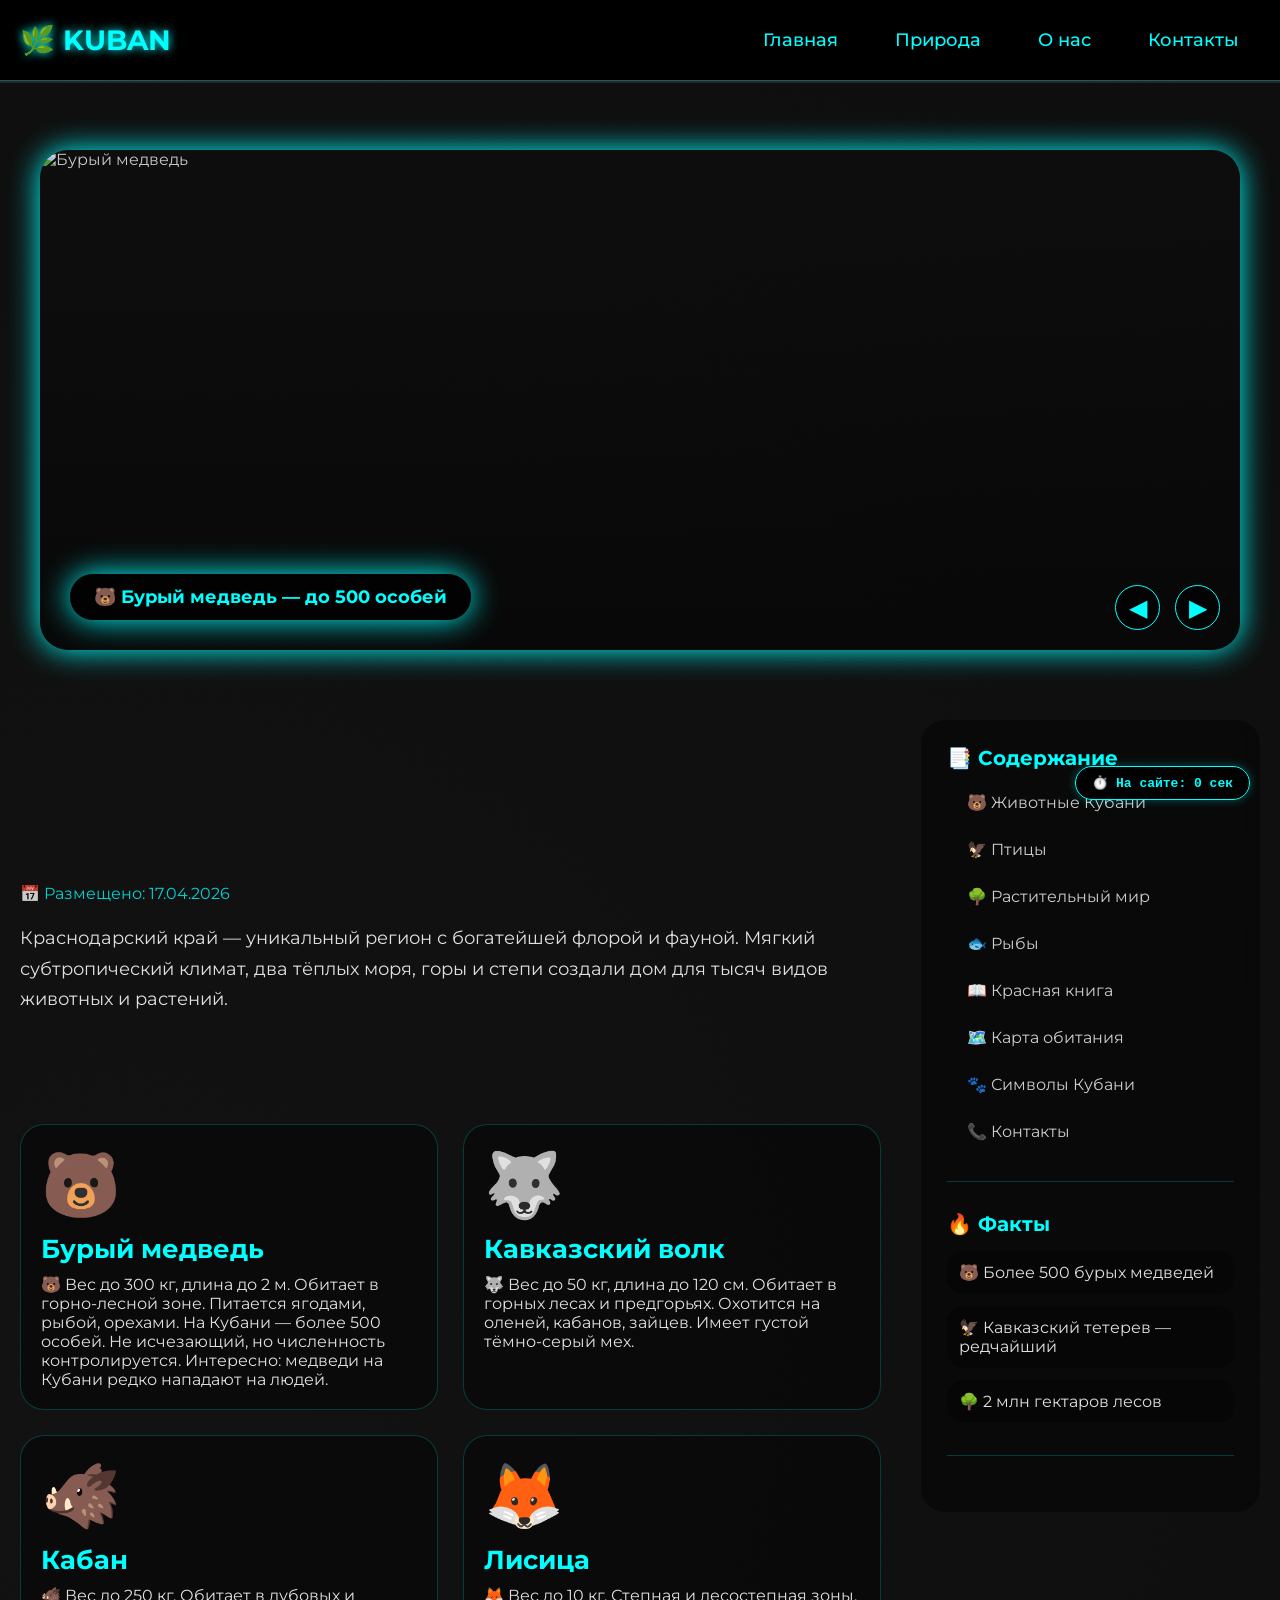
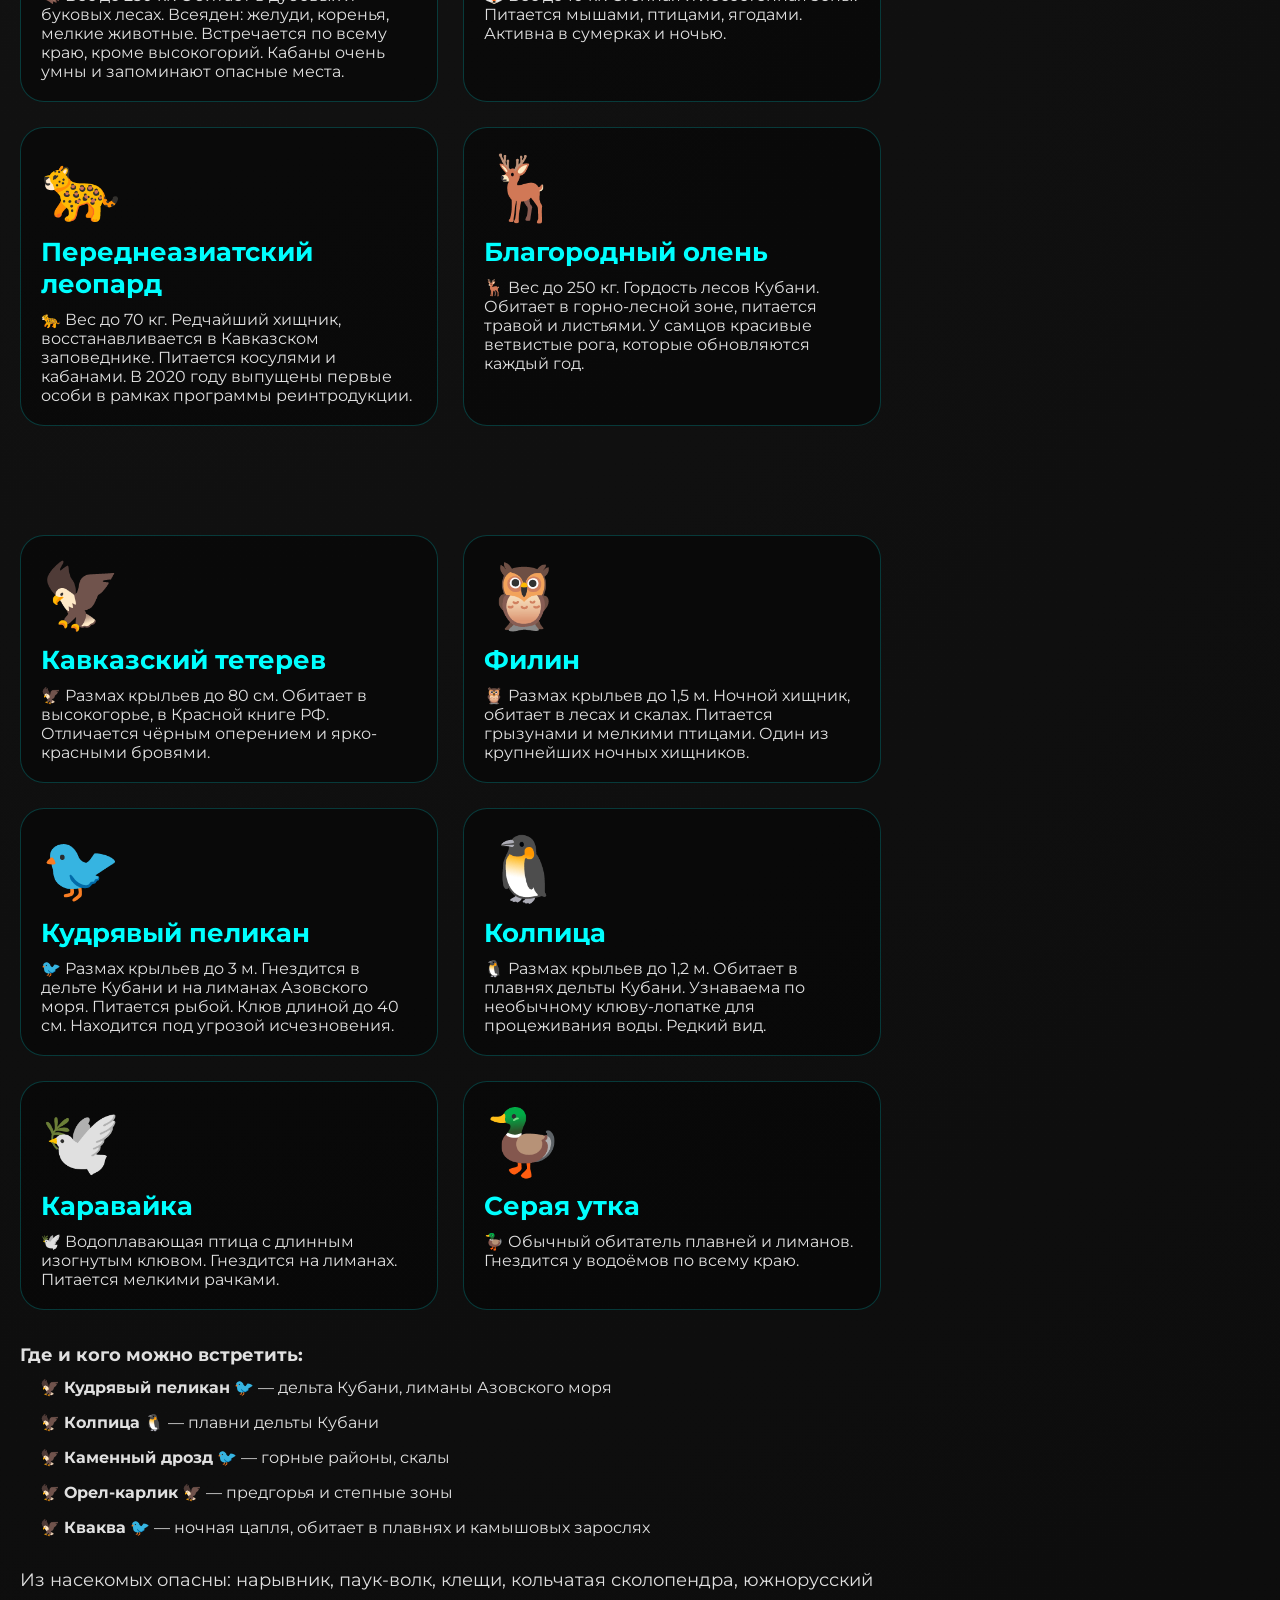
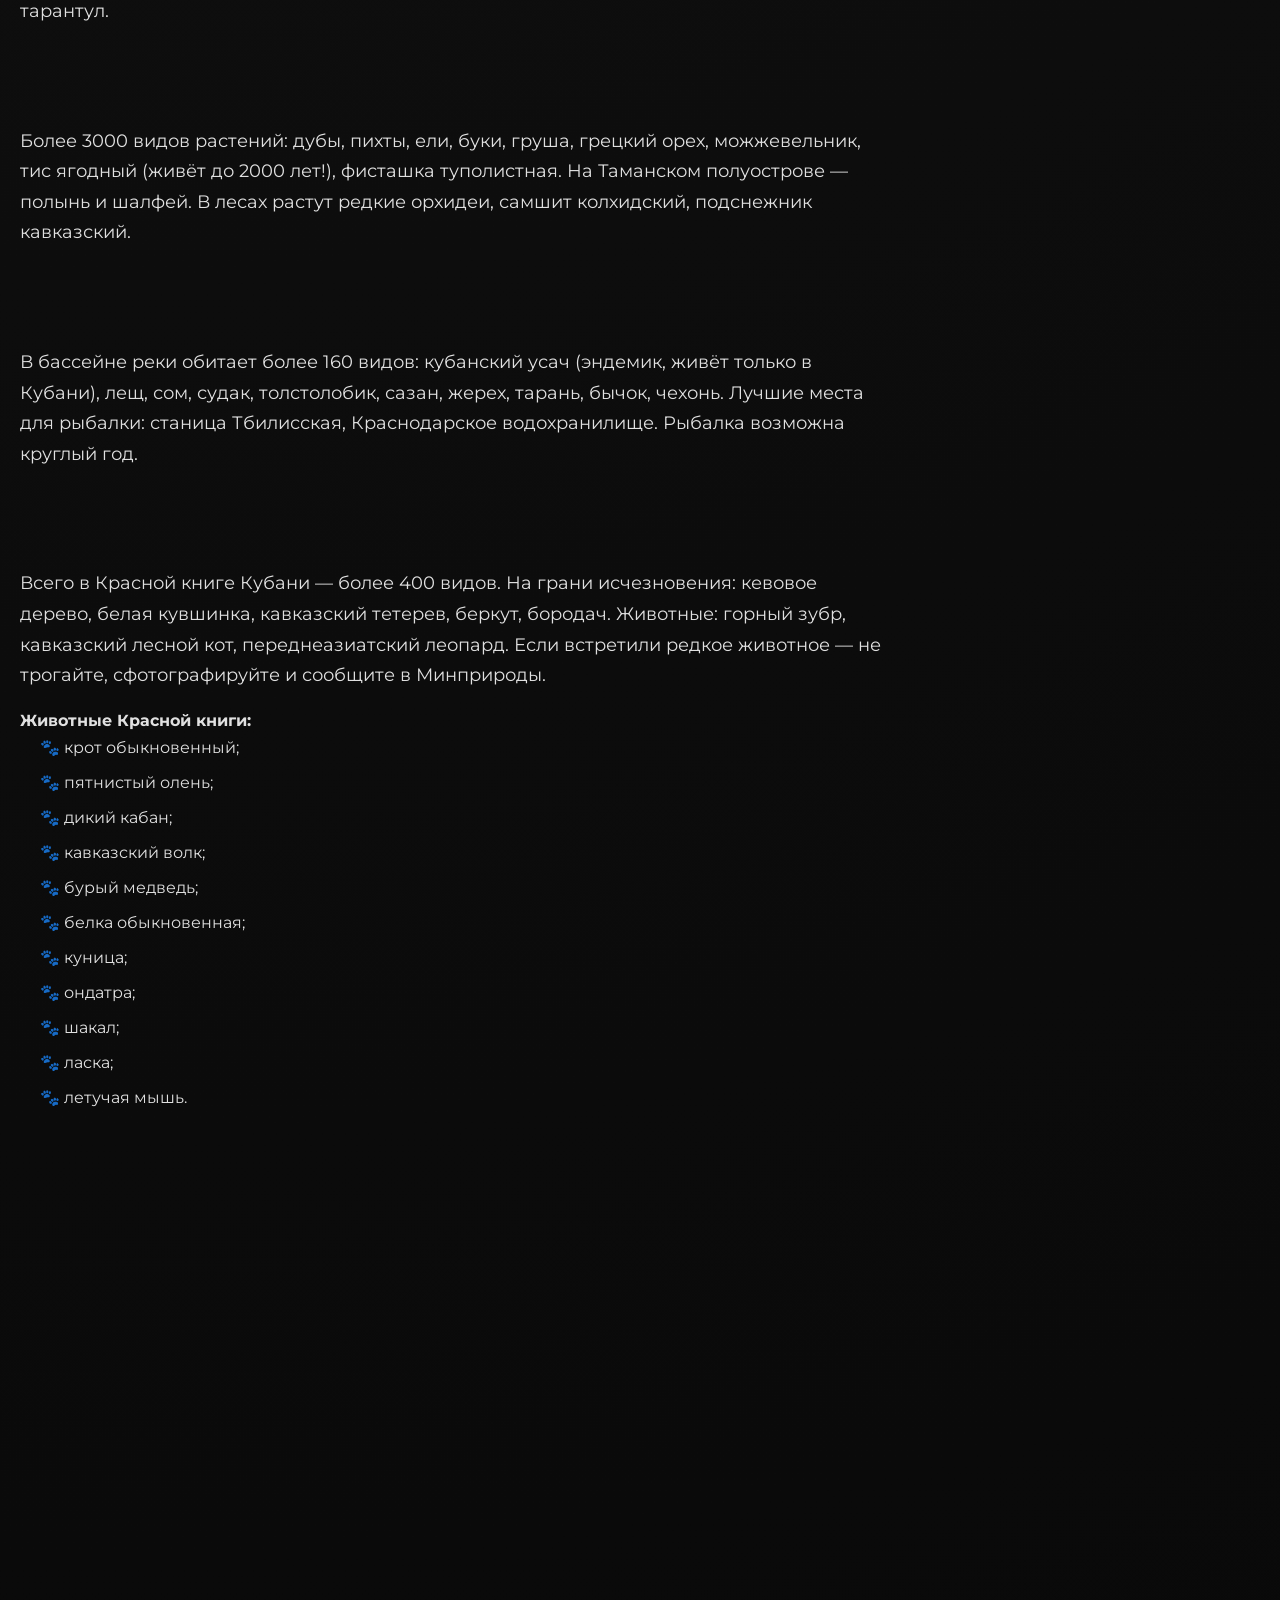
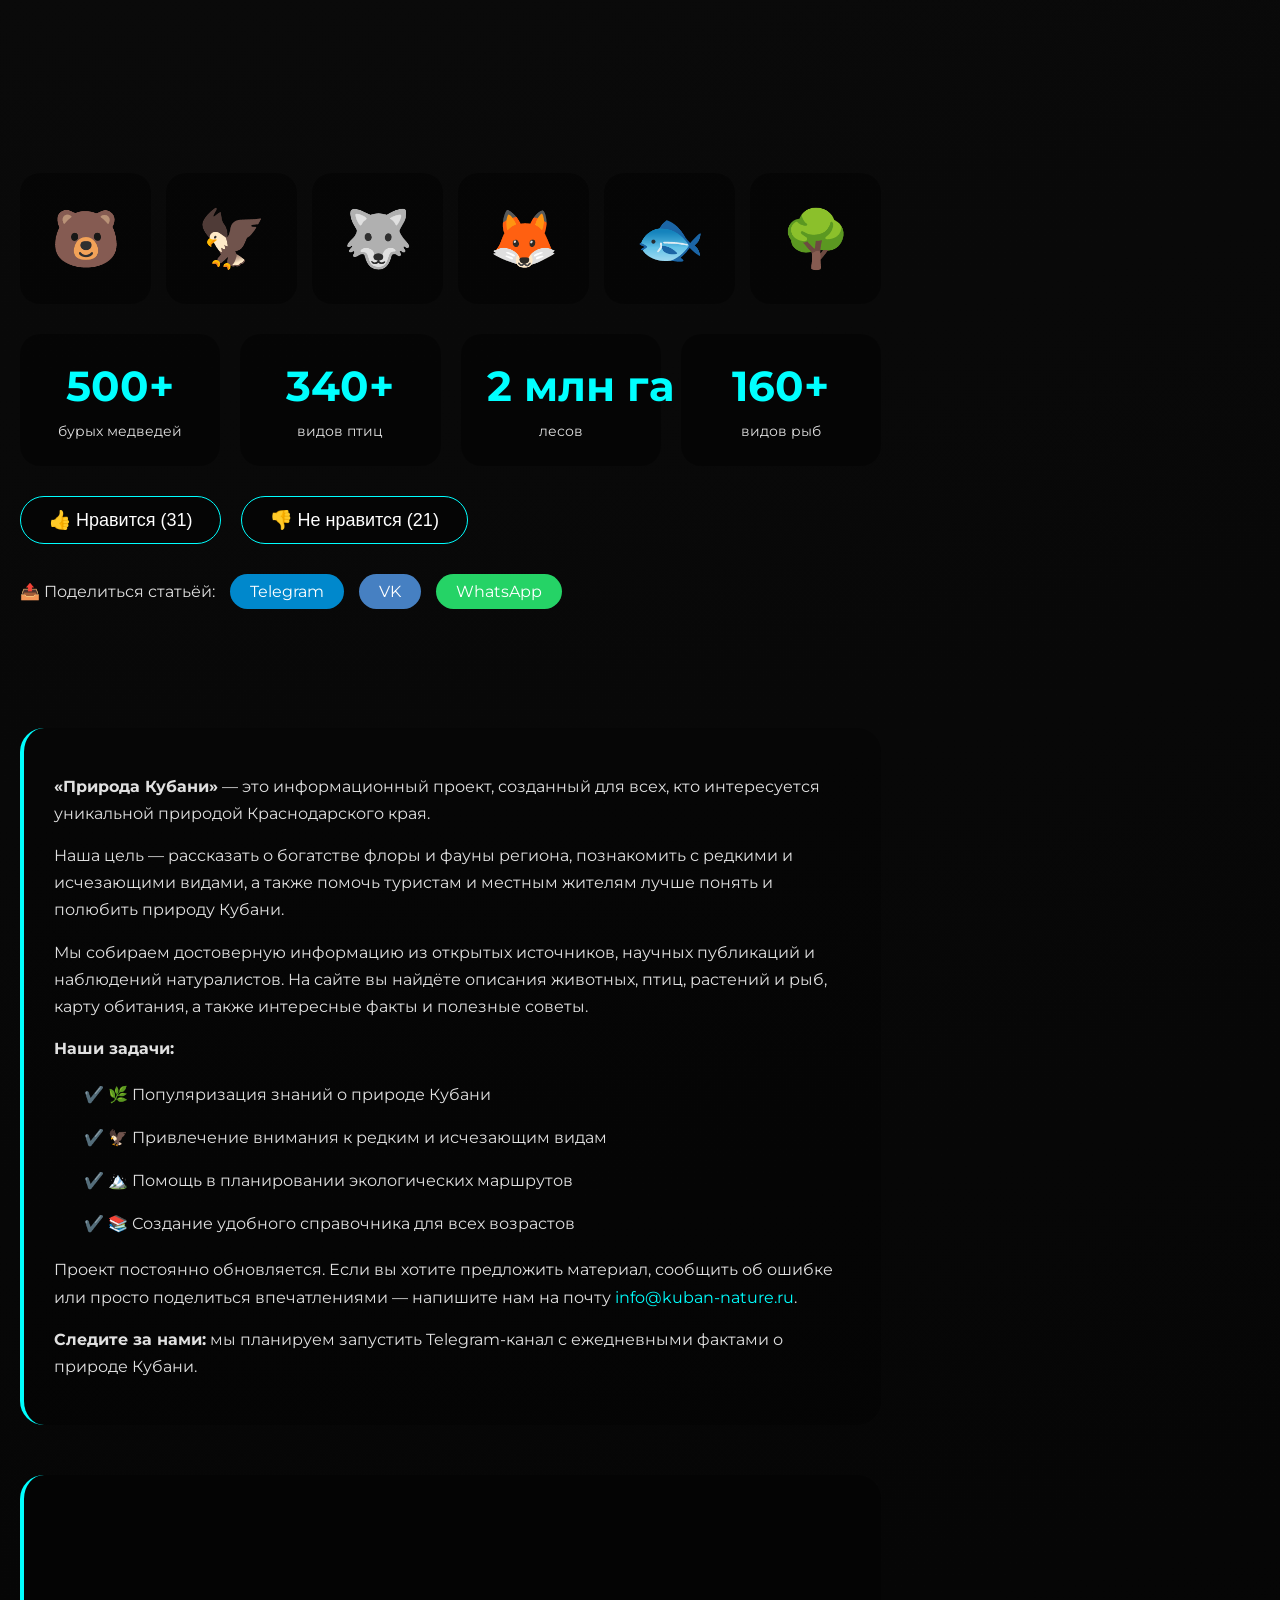
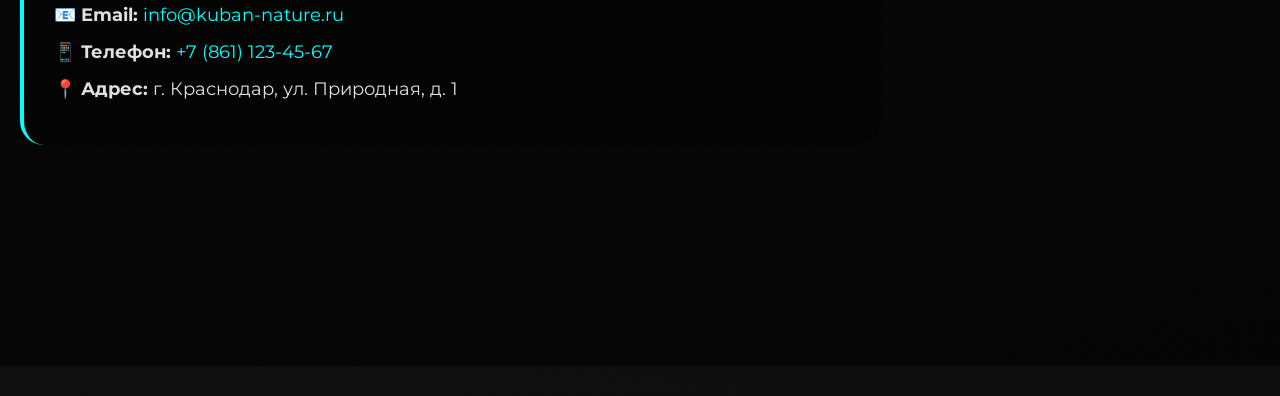
==== index.html @ 977c6dc5 "Rename index12.html to index.html" ====
<!DOCTYPE html>
<html lang="ru">
<head>
    <meta charset="UTF-8">
    <meta name="viewport" content="width=device-width, initial-scale=1.0, viewport-fit=cover">
    <title>Природа Кубани — животные, птицы, растения</title>
    <link rel="preconnect" href="https://fonts.googleapis.com">
    <link rel="preconnect" href="https://fonts.gstatic.com" crossorigin>
    <link href="https://fonts.googleapis.com/css2?family=Montserrat:wght@300;400;500;600;700;800&display=swap" rel="stylesheet">
    <link rel="stylesheet" href="index12.css">
    <script src="https://api-maps.yandex.ru/2.1/?lang=ru_RU"></script>
    <link rel="stylesheet" href="https://cdnjs.cloudflare.com/ajax/libs/font-awesome/6.5.0/css/all.min.css">
    <meta name="description" content="Природа Кубани: животные, птицы, растения Краснодарского края. Фото, описание, карта обитания, красная книга.">
    <meta name="keywords" content="Кубань, природа, животные, птицы, растения, Краснодарский край, красная книга">
    <meta property="og:title" content="Природа Кубани">
    <meta property="og:description" content="Уникальный мир флоры и фауны Краснодарского края">
    <link rel="icon" type="image/x-icon" href="favicon.ico">
</head>
<body>

<div class="progress-container"><div class="progress-bar"></div></div>

<!-- ШАПКА -->
<div class='men'>
    <div class='nav'>
        <div class="logo">🌿 KUBAN</div>
        <div class='knop'><a href="#glav">Главная</a></div>
        <div class='knop'><a href="#prod">Природа</a></div>
        <div class='knop'><a href="#nas">О нас</a></div>
        <div class='knop'><a href="#cont">Контакты</a></div>
    </div>
</div>

<!-- КАРУСЕЛЬ С ФОТОГРАФИЯМИ ЖИВОТНЫХ И ПТИЦ КУБАНИ -->
<div class="carousel-container">
    <div class="carousel">
        <div class="carousel-inner" id="carouselInner">
            <!-- ЖИВОТНЫЕ -->
            <div class="carousel-slide">
                <img src="https://good-nature-blog-uploads.s3.amazonaws.com/uploads/2023/09/9.jpg" alt="Бурый медведь">
                <div class="carousel-caption">🐻 Бурый медведь — до 500 особей</div>
            </div>
            <div class="carousel-slide">
                <img src="https://www.kavkazzapoved.ru/sites/default/files/animals_custody/2024/image%207_4.png" alt="Кавказский волк">
                <div class="carousel-caption">🐺 Кавказский волк — длина до 120 см</div>
            </div>
            <div class="carousel-slide">
                <img src="https://i.ytimg.com/vi/eL5-0h-D4NU/maxresdefault.jpg" alt="Кабан">
                <div class="carousel-caption">🐗 Кабан — вес до 250 кг</div>
            </div>
            <div class="carousel-slide">
                <img src="https://admtyumen.ru/images/thumbnails/1000_1000/t_f42518c59e15bfc591a6bd8b8b1fa3c0_body.jpg" alt="Лисица">
                <div class="carousel-caption">🦊 Лисица — степная зона</div>
            </div>
            <div class="carousel-slide">
                <img src="https://cdnstatic.rg.ru/uploads/images/2025/07/15/e3507a70ea576971597936400_668.jpeg" alt="Переднеазиатский леопард">
                <div class="carousel-caption">🐆 Леопард — восстанавливается в заповеднике</div>
            </div>
            <div class="carousel-slide">
                <img src="https://avatars.mds.yandex.net/i?id=c4f6b9bdcb39538cc2218b5d8348ea69_l-4874404-images-thumbs&n=13" alt="Благородный олень">
                <div class="carousel-caption">🦌 Благородный олень — гордость лесов</div>
            </div>
            <!-- ПТИЦЫ -->
            <div class="carousel-slide">
                <img src="https://i.ytimg.com/vi/PhUDZ0c_l9M/maxresdefault.jpg" alt="Кавказский тетерев">
                <div class="carousel-caption">🦅 Кавказский тетерев — Красная книга</div>
            </div>
            <div class="carousel-slide">
                <img src="https://avatars.mds.yandex.net/i?id=459cd9db260ea22fc96536ef8d399406_l-5282838-images-thumbs&n=13" alt="Филин">
                <div class="carousel-caption">🦉 Филин — размах крыльев до 1,5 м</div>
            </div>
            <div class="carousel-slide">
                <img src="https://images.news.ru/photo/573a72d2-667d-11e9-8236-fa163e074e61_1200.jpg" alt="Кудрявый пеликан">
                <div class="carousel-caption">🐦 Кудрявый пеликан — дельта Кубани</div>
            </div>
            <div class="carousel-slide">
                <img src="https://ic.pics.livejournal.com/vgannaa/11659803/10661991/10661991_1000.jpg" alt="Колпица">
                <div class="carousel-caption">🐧 Колпица — клюв-лопатка</div>
            </div>
            <div class="carousel-slide">
                <img src="https://content.foto.my.mail.ru/mail/punkt-a/2888/h-3436.jpg" alt="Каравайка">
                <div class="carousel-caption">🕊️ Каравайка — изогнутый клюв</div>
            </div>
            <div class="carousel-slide">
                <img src="https://zelokruga.ru/upload/resize_cache/iblock/bac/28s91hvvis0565aqdb1a7lk686er9iud/1200_630_2/seraya-utka2.jpg" alt="Серая утка">
                <div class="carousel-caption">🦆 Серая утка — обитает на лиманах</div>
            </div>
        </div>
        <div class="carousel-buttons">
            <button class="carousel-btn" id="prevBtn">◀</button>
            <button class="carousel-btn" id="nextBtn">▶</button>
        </div>
    </div>
</div>

<!-- ОСНОВНОЙ КОНТЕНТ -->
<div class="wraper">
    <main class="a">
        <div class="site-content">
            <span id="glav" class="anchor"></span>
            <h1 class="zagolovok">Природа Кубани: животные, птицы и растения</h1>
            <span class="text_date">📅 Размещено: 17.04.2026</span>
            <p class="otstup">Краснодарский край — уникальный регион с богатейшей флорой и фауной. Мягкий субтропический климат, два тёплых моря, горы и степи создали дом для тысяч видов животных и растений.</p>

            <span id="prod" class="anchor"></span>
            <h2 class="zagolovok">🐻 Животные Кубани</h2>
            <div class="animals-grid">
                <div class="animal-card"><div class="animal-icon">🐻</div><div class="animal-name">Бурый медведь</div><p>🐻 Вес до 300 кг, длина до 2 м. Обитает в горно-лесной зоне. Питается ягодами, рыбой, орехами. На Кубани — более 500 особей. Не исчезающий, но численность контролируется. Интересно: медведи на Кубани редко нападают на людей.</p></div>
                <div class="animal-card"><div class="animal-icon">🐺</div><div class="animal-name">Кавказский волк</div><p>🐺 Вес до 50 кг, длина до 120 см. Обитает в горных лесах и предгорьях. Охотится на оленей, кабанов, зайцев. Имеет густой тёмно-серый мех.</p></div>
                <div class="animal-card"><div class="animal-icon">🐗</div><div class="animal-name">Кабан</div><p>🐗 Вес до 250 кг. Обитает в дубовых и буковых лесах. Всеяден: желуди, коренья, мелкие животные. Встречается по всему краю, кроме высокогорий. Кабаны очень умны и запоминают опасные места.</p></div>
                <div class="animal-card"><div class="animal-icon">🦊</div><div class="animal-name">Лисица</div><p>🦊 Вес до 10 кг. Степная и лесостепная зоны. Питается мышами, птицами, ягодами. Активна в сумерках и ночью.</p></div>
                <div class="animal-card"><div class="animal-icon">🐆</div><div class="animal-name">Переднеазиатский леопард</div><p>🐆 Вес до 70 кг. Редчайший хищник, восстанавливается в Кавказском заповеднике. Питается косулями и кабанами. В 2020 году выпущены первые особи в рамках программы реинтродукции.</p></div>
                <div class="animal-card"><div class="animal-icon">🦌</div><div class="animal-name">Благородный олень</div><p>🦌 Вес до 250 кг. Гордость лесов Кубани. Обитает в горно-лесной зоне, питается травой и листьями. У самцов красивые ветвистые рога, которые обновляются каждый год.</p></div>
            </div>

            <span id="pticy" class="anchor"></span>
            <h2 class="zagolovok">🦅 Птицы Кубани</h2>
            <div class="animals-grid">
                <div class="animal-card"><div class="animal-icon">🦅</div><div class="animal-name">Кавказский тетерев</div><p>🦅 Размах крыльев до 80 см. Обитает в высокогорье, в Красной книге РФ. Отличается чёрным оперением и ярко-красными бровями.</p></div>
                <div class="animal-card"><div class="animal-icon">🦉</div><div class="animal-name">Филин</div><p>🦉 Размах крыльев до 1,5 м. Ночной хищник, обитает в лесах и скалах. Питается грызунами и мелкими птицами. Один из крупнейших ночных хищников.</p></div>
                <div class="animal-card"><div class="animal-icon">🐦</div><div class="animal-name">Кудрявый пеликан</div><p>🐦 Размах крыльев до 3 м. Гнездится в дельте Кубани и на лиманах Азовского моря. Питается рыбой. Клюв длиной до 40 см. Находится под угрозой исчезновения.</p></div>
                <div class="animal-card"><div class="animal-icon">🐧</div><div class="animal-name">Колпица</div><p>🐧 Размах крыльев до 1,2 м. Обитает в плавнях дельты Кубани. Узнаваема по необычному клюву-лопатке для процеживания воды. Редкий вид.</p></div>
                <div class="animal-card"><div class="animal-icon">🕊️</div><div class="animal-name">Каравайка</div><p>🕊️ Водоплавающая птица с длинным изогнутым клювом. Гнездится на лиманах. Питается мелкими рачками.</p></div>
                <div class="animal-card"><div class="animal-icon">🦆</div><div class="animal-name">Серая утка</div><p>🦆 Обычный обитатель плавней и лиманов. Гнездится у водоёмов по всему краю.</p></div>
            </div>

            <strong class="otstup">Где и кого можно встретить:</strong>
            <ul class="ptica">
                <li><strong>Кудрявый пеликан</strong> 🐦 — дельта Кубани, лиманы Азовского моря</li>
                <li><strong>Колпица</strong> 🐧 — плавни дельты Кубани</li>
                <li><strong>Каменный дрозд</strong> 🐦 — горные районы, скалы</li>
                <li><strong>Орел-карлик</strong> 🦅 — предгорья и степные зоны</li>
                <li><strong>Кваква</strong> 🐦 — ночная цапля, обитает в плавнях и камышовых зарослях</li>
            </ul>
            <p class="otstup">Из насекомых опасны: нарывник, паук-волк, клещи, кольчатая сколопендра, южнорусский тарантул.</p>

            <span id="rasteniya" class="anchor"></span>
            <h2 class="zagolovok">🌳 Растительный мир</h2>
            <p class="otstup">Более 3000 видов растений: дубы, пихты, ели, буки, груша, грецкий орех, можжевельник, тис ягодный (живёт до 2000 лет!), фисташка туполистная. На Таманском полуострове — полынь и шалфей. В лесах растут редкие орхидеи, самшит колхидский, подснежник кавказский.</p>

            <span id="ryba" class="anchor"></span>
            <h2 class="zagolovok">🐟 Рыбы реки Кубань</h2>
            <p class="otstup">В бассейне реки обитает более 160 видов: кубанский усач (эндемик, живёт только в Кубани), лещ, сом, судак, толстолобик, сазан, жерех, тарань, бычок, чехонь. Лучшие места для рыбалки: станица Тбилисская, Краснодарское водохранилище. Рыбалка возможна круглый год.</p>

            <span id="redkaya" class="anchor"></span>
            <h2 class="zagolovok">📖 Красная книга</h2>
            <p class="otstup">Всего в Красной книге Кубани — более 400 видов. На грани исчезновения: кевовое дерево, белая кувшинка, кавказский тетерев, беркут, бородач. Животные: горный зубр, кавказский лесной кот, переднеазиатский леопард. Если встретили редкое животное — не трогайте, сфотографируйте и сообщите в Минприроды.</p>
            <strong>Животные Красной книги:</strong>
            <ul class="zivotniykr"><li>крот обыкновенный;</li><li>пятнистый олень;</li><li>дикий кабан;</li><li>кавказский волк;</li><li>бурый медведь;</li><li>белка обыкновенная;</li><li>куница;</li><li>ондатра;</li><li>шакал;</li><li>ласка;</li><li>летучая мышь.</li></ul>

            <!-- КАРТА -->
            <span id="map-anchor" class="anchor"></span>
			<h2 class="zagolovok">🗺️ Карта обитания животных</h2>
			<div id="map"></div>

            <!-- ГАЛЕРЕЯ -->
			<span id="gallery-anchor" class="anchor"></span>
			<h3 class="zagolovok">🐾 Символы Кубани</h3>
            <div class="gallery-grid">
                <div class="gallery-card">🐻</div><div class="gallery-card">🦅</div>
                <div class="gallery-card">🐺</div><div class="gallery-card">🦊</div>
                <div class="gallery-card">🐟</div><div class="gallery-card">🌳</div>
            </div>

            <!-- СТАТИСТИКА -->
			<div class="fact-cards">
                <div class="stat-card"><div class="stat-number">500+</div><div class="stat-label">бурых медведей</div></div>
                <div class="stat-card"><div class="stat-number">340+</div><div class="stat-label">видов птиц</div></div>
                <div class="stat-card"><div class="stat-number">2&nbsp;млн&nbsp;га</div><div class="stat-label">лесов</div></div>
                <div class="stat-card"><div class="stat-number">160+</div><div class="stat-label">видов рыб</div></div>
            </div>

            <!-- ЛАЙКИ -->
            <div class="likes">
                <button class="like-btn" id="likeBtn">👍 Нравится (<span id="likeCount">0</span>)</button>
                <button class="like-btn" id="dislikeBtn">👎 Не нравится (<span id="dislikeCount">0</span>)</button>
            </div>

            <div class="share-block">
                <span>📤 Поделиться статьёй:</span>
                <a href="https://t.me/share/url?url=https://твой-сайт.ru" target="_blank" class="share-tg">Telegram</a>
                <a href="https://vk.com/share.php?url=https://твой-сайт.ru" target="_blank" class="share-vk">VK</a>
                <a href="https://wa.me/?text=https://твой-сайт.ru" target="_blank" class="share-wa">WhatsApp</a>
            </div>
			
			<span id="nas" class="anchor"></span>
			<h2 class="zagolovok">🌿 О нас</h2>
			<div class="about-section">
    			<p><strong>«Природа Кубани»</strong> — это информационный проект, созданный для всех, кто интересуется уникальной природой Краснодарского края.</p>
    
    			<p>Наша цель — рассказать о богатстве флоры и фауны региона, познакомить с редкими и исчезающими видами, а также помочь туристам и местным жителям лучше понять и полюбить природу Кубани.</p>
    
    			<p>Мы собираем достоверную информацию из открытых источников, научных публикаций и наблюдений натуралистов. На сайте вы найдёте описания животных, птиц, растений и рыб, карту обитания, а также интересные факты и полезные советы.</p>
    
    			<p><strong>Наши задачи:</strong></p>
    			<ul>
        			<li>🌿 Популяризация знаний о природе Кубани</li>
        			<li>🦅 Привлечение внимания к редким и исчезающим видам</li>
        			<li>🏔️ Помощь в планировании экологических маршрутов</li>
        			<li>📚 Создание удобного справочника для всех возрастов</li>
    			</ul>
    
    			<p>Проект постоянно обновляется. Если вы хотите предложить материал, сообщить об ошибке или просто поделиться впечатлениями — напишите нам на почту <a href="mailto:info@kuban-nature.ru">info@kuban-nature.ru</a>.</p>
    
    			<p><strong>Следите за нами:</strong> мы планируем запустить Telegram-канал с ежедневными фактами о природе Кубани.</p>
			</div>

            <!-- КОНТАКТЫ -->
            <div class="contacts-section" id="cont">
                <h2 class="zagolovok">📞 Контакты</h2>
                <div class="contacts-info">
                    <p><strong>📧 Email:</strong> <a href="mailto:info@kuban-nature.ru">info@kuban-nature.ru</a></p>
                    <p><strong>📱 Телефон:</strong> <a href="tel:+78611234567">+7 (861) 123-45-67</a></p>
                    <p><strong>📍 Адрес:</strong> г. Краснодар, ул. Природная, д. 1</p>
                </div>
            </div>
        </div>
    </main>

    <!-- БОКОВАЯ ПАНЕЛЬ -->
    <aside class="sidebar">
        <div class="sidebar-block">
            <div class="random-fact" id="randomFact"></div>
            <h3>📑 Содержание</h3>
            <ul class="sidebar-nav">
    			<li><a href="#prod">🐻 Животные Кубани</a></li>
    			<li><a href="#pticy">🦅 Птицы</a></li>
    			<li><a href="#rasteniya">🌳 Растительный мир</a></li>
    			<li><a href="#ryba">🐟 Рыбы</a></li>
    			<li><a href="#redkaya">📖 Красная книга</a></li>
    			<li><a href="#map-anchor">🗺️ Карта обитания</a></li>
    			<li><a href="#gallery-anchor">🐾 Символы Кубани</a></li>
    			<li><a href="#cont">📞 Контакты</a></li>
			</ul>
        </div>
        <div class="sidebar-block">
            <h3>🔥 Факты</h3>
            <div class="fact">🐻 Более 500 бурых медведей</div>
            <div class="fact">🦅 Кавказский тетерев — редчайший</div>
            <div class="fact">🌳 2 млн гектаров лесов</div>
        </div>
    </aside>
</div>

<div class="up-button" id="upButton">↑</div>

<!-- ПЛАВАЮЩИЙ ТАЙМЕР -->
<div id="floatingTimer" class="floating-timer">⏱️ На сайте: 0 сек</div>

<footer class="footer" id="nas">
    <div class="footer-content">
        <div class="footer-logo">🌿 KUBAN</div>
        <div class="footer-links">
            <a href="#glav">Главная</a>
            <a href="#prod">Природа</a>
            <a href="#nas">О нас</a>
            <a href="#cont">Контакты</a>
        </div>
        <div class="footer-copy">© 2026 Природа Кубани. Все права защищены.</div>
    </div>
</footer>

<script>
    // КАРУСЕЛЬ
    const carouselInner = document.getElementById('carouselInner');
    const slides = document.querySelectorAll('.carousel-slide');
    const prevBtn = document.getElementById('prevBtn');
    const nextBtn = document.getElementById('nextBtn');
    let currentIndex = 0, autoInterval;
    function updateCarousel() { carouselInner.style.transform = `translateX(-${currentIndex * 100}%)`; }
    function nextSlide() { currentIndex = (currentIndex + 1) % slides.length; updateCarousel(); }
    function prevSlide() { currentIndex = (currentIndex - 1 + slides.length) % slides.length; updateCarousel(); }
    function startAutoSlide() { autoInterval = setInterval(nextSlide, 4000); }
    function stopAutoSlide() { clearInterval(autoInterval); }
    nextBtn.addEventListener('click', () => { stopAutoSlide(); nextSlide(); startAutoSlide(); });
    prevBtn.addEventListener('click', () => { stopAutoSlide(); prevSlide(); startAutoSlide(); });
    startAutoSlide();

    // КНОПКА НАВЕРХ
    const upBtn = document.getElementById('upButton');
    window.addEventListener('scroll', () => upBtn.classList.toggle('show', window.scrollY > 300));
    upBtn.onclick = () => window.scrollTo({ top: 0, behavior: 'smooth' });

    // ПЛАВНАЯ ПРОКРУТКА
    document.querySelectorAll('a[href^="#"]').forEach(anchor => {
        anchor.addEventListener('click', function(e) {
            const target = document.querySelector(this.getAttribute('href'));
            if (target) { e.preventDefault(); target.scrollIntoView({ behavior: 'smooth' }); }
        });
    });

    // ЛАЙКИ
    let likes = localStorage.getItem('likes') ? parseInt(localStorage.getItem('likes')) : 31;
    let dislikes = localStorage.getItem('dislikes') ? parseInt(localStorage.getItem('dislikes')) : 21;
    document.getElementById('likeCount').innerText = likes;
    document.getElementById('dislikeCount').innerText = dislikes;
    document.getElementById('likeBtn').onclick = () => { likes++; localStorage.setItem('likes', likes); document.getElementById('likeCount').innerText = likes; };
    document.getElementById('dislikeBtn').onclick = () => { dislikes++; localStorage.setItem('dislikes', dislikes); document.getElementById('dislikeCount').innerText = dislikes; };

    // КАРТА
    ymaps.ready(init);
    function init() {
        var map = new ymaps.Map('map', { center: [45.0, 39.0], zoom: 7, controls: ['zoomControl', 'fullscreenControl'] });
        var places = [
            { coords: [44.7, 40.0], title: '🐻 Бурый медведь', desc: 'Горно-лесная зона, 500+ особей' },
            { coords: [43.8, 41.5], title: '🦅 Кавказский тетерев', desc: 'Высокогорье, Красная книга' },
            { coords: [44.2, 38.8], title: '🌳 Тис ягодный', desc: 'Реликтовое растение' },
            { coords: [45.2, 37.5], title: '🐟 Кубанский усач', desc: 'Река Кубань' },
            { coords: [43.5, 40.0], title: '🐺 Кавказский волк', desc: 'Горные леса' },
            { coords: [43.4, 40.5], title: '🐾 Леопард', desc: 'Кавказский заповедник' }
        ];
        places.forEach(p => {
            var placemark = new ymaps.Placemark(p.coords, { balloonContentHeader: p.title, balloonContentBody: p.desc });
            map.geoObjects.add(placemark);
        });
    }

    // АНИМИРОВАННЫЙ СЧЁТЧИК
    const statNumbers = document.querySelectorAll('.stat-number');
    let originalValues = [];
    statNumbers.forEach(el => { originalValues.push(el.innerText); });
    function animateNumbers() {
        statNumbers.forEach((el, idx) => {
            const raw = originalValues[idx];
            const isMillion = raw.includes('млн');
            let target = parseInt(raw);
            if (isMillion) target = 2;
            let current = 0;
            el.innerText = isMillion ? '0 млн га' : '0+';
            const step = Math.ceil(target / 50);
            const timer = setInterval(() => {
                current += step;
                if (current >= target) { current = target; clearInterval(timer); }
                if (isMillion) el.innerText = current + ' млн га';
                else el.innerText = current + '+';
            }, 30);
        });
    }
    function resetNumbers() {
        statNumbers.forEach((el, idx) => {
            const raw = originalValues[idx];
            const isMillion = raw.includes('млн');
            el.innerText = isMillion ? '0 млн га' : '0+';
        });
    }
    const statsSection = document.querySelector('.fact-cards');
    if (statsSection) {
        const observer = new IntersectionObserver((entries) => {
            entries.forEach(entry => {
                if (entry.isIntersecting) animateNumbers();
                else resetNumbers();
            });
        }, { threshold: 0.3 });
        observer.observe(statsSection);
    }

    // ПЛАВНОЕ ПОЯВЛЕНИЕ КАРТОЧЕК
    const cards = document.querySelectorAll('.animal-card, .stat-card, .gallery-card, .fact-card');
    const appearObserver = new IntersectionObserver((entries) => {
        entries.forEach(entry => {
            if (entry.isIntersecting) {
                entry.target.style.opacity = '1';
                entry.target.style.transform = 'translateY(0)';
                appearObserver.unobserve(entry.target);
            }
        });
    }, { threshold: 0.1 });
    cards.forEach(card => {
        card.style.opacity = '0';
        card.style.transform = 'translateY(30px)';
        card.style.transition = 'opacity 0.6s ease, transform 0.6s ease';
        appearObserver.observe(card);
    });

    // АНИМАЦИЯ ЗАГОЛОВКОВ
    const headers = document.querySelectorAll('.zagolovok');
    const headerObserver = new IntersectionObserver((entries) => {
        entries.forEach(entry => {
            if (entry.isIntersecting) entry.target.classList.add('visible');
            else entry.target.classList.remove('visible');
        });
    }, { threshold: 0.2 });
    headers.forEach(header => headerObserver.observe(header));

    // АНИМАЦИЯ ФУТЕРА
    const footer = document.querySelector('.footer');
    const footerObserver = new IntersectionObserver((entries) => {
        if (entries[0].isIntersecting) footer.classList.add('visible');
    }, { threshold: 0.1 });
    footerObserver.observe(footer);

    // СЛУЧАЙНЫЙ ФАКТ
    const facts = ['🐻 На Кубани 500+ бурых медведей', '🦅 Кавказский тетерев — редчайшая птица', '🌳 Леса Кубани — 2 млн гектаров', '🐟 В реке Кубань 160+ видов рыб', '🏔️ В крае 4 климатические зоны'];
    document.getElementById('randomFact').innerHTML = '✨ ' + facts[Math.floor(Math.random() * facts.length)];

    // ПЛАВАЮЩИЙ ТАЙМЕР
    let totalSeconds = 0;
    const timerElement = document.getElementById('floatingTimer');
    function updateTimer() {
        totalSeconds++;
        const minutes = Math.floor(totalSeconds / 60);
        const seconds = totalSeconds % 60;
        if (timerElement) {
            if (minutes === 0) timerElement.innerHTML = `⏱️ На сайте: ${seconds} сек`;
            else timerElement.innerHTML = `⏱️ На сайте: ${minutes} мин ${seconds} сек`;
        }
    }
    setInterval(updateTimer, 1000);

    // АКТИВНЫЙ ПУНКТ ОГЛАВЛЕНИЯ
    const sections = document.querySelectorAll('.anchor');
    const navLinks = document.querySelectorAll('.sidebar-nav a');
    function setActive() {
        let current = '';
        sections.forEach(section => { if (window.scrollY >= section.offsetTop - 150) current = section.id; });
        navLinks.forEach(link => {
            link.classList.remove('active');
            if (link.getAttribute('href') === `#${current}`) link.classList.add('active');
        });
    }
    window.addEventListener('scroll', setActive);
    setActive();

    // АКТИВНАЯ ССЫЛКА В ШАПКЕ
    const headerLinks = document.querySelectorAll('.knop a');
    function setActiveHeader() {
        let current = '';
        const scrollPos = window.scrollY + 150;
        sections.forEach(section => {
            const top = section.offsetTop;
            const bottom = top + section.offsetHeight;
            if (scrollPos >= top && scrollPos < bottom) current = section.id;
        });
        headerLinks.forEach(link => {
            link.classList.remove('active');
            if (link.getAttribute('href') === `#${current}`) link.classList.add('active');
        });
    }
    window.addEventListener('scroll', setActiveHeader);
    setActiveHeader();

    // ПЛАВНОЕ ПОЯВЛЕНИЕ КАРТЫ
    const mapElement = document.getElementById('map');
    if (mapElement) {
        const mapObserver = new IntersectionObserver((entries) => {
            entries.forEach(entry => {
                if (entry.isIntersecting) mapElement.classList.add('visible');
                else mapElement.classList.remove('visible');
            });
        }, { threshold: 0.2 });
        mapObserver.observe(mapElement);
    }
</script>
</body>
</html>
---- index12.css ----
/* ========== ГЛОБАЛЬНЫЕ СТИЛИ ========== */
* {
    margin: 0;
    padding: 0;
    box-sizing: border-box;
}

body {
    background: radial-gradient(circle at 10% 20%, #121212, #050505);
    font-family: 'Montserrat', 'Fira Sans Condensed', sans-serif;
    color: #e0e0e0;
    padding-top: 120px;
}

/* ========== ШАПКА (ТВОЯ) ========== */
.men {
    width: 100%;
    background: rgba(0, 0, 0, 0.95);
    backdrop-filter: blur(10px);
    position: fixed;
    top: 0;
    left: 0;
    z-index: 1000;
    border-bottom: 1px solid rgba(0, 255, 255, 0.3);
}

.nav {
    max-width: 1400px;
    height: 80px;
    margin: 0 auto;
    display: flex;
    justify-content: flex-end;
    align-items: center;
    padding: 0 20px;
    gap: 15px;
    flex-wrap: wrap;
}

.knop a {
    color: aqua;
    text-decoration: none;
    font-size: 18px;
    font-weight: 500;
    padding: 8px 20px;
    border-radius: 40px;
    transition: 0.3s;
    border: 1px solid transparent;
}

.knop a:hover {
    border-color: aqua;
    background: rgba(0, 255, 255, 0.1);
    box-shadow: 0 0 15px aqua;
}


.logo {
    color: aqua;
    font-size: 28px;
    font-weight: bold;
    margin-right: auto;
    text-shadow: 0 0 10px aqua;
}

/* ========== ПРОГРЕСС-БАР ========== */
.progress-container {
    position: fixed;
    top: 80px;
    left: 0;
    width: 100%;
    height: 3px;
    background: rgba(255, 255, 255, 0.1);
    z-index: 1001;
}

.progress-bar {
    height: 3px;
    background: aqua;
    width: 0%;
    animation: progressScroll linear;
    animation-timeline: scroll();
}

@keyframes progressScroll {
    0% { width: 0%; }
    100% { width: 100%; }
}

/* ========== КАРУСЕЛЬ ========== */
.carousel-container {
    max-width: 1200px;
    margin: 30px auto;
    border-radius: 28px;
    overflow: hidden;
    box-shadow: 0 0 30px aqua;
}

.carousel {
    position: relative;
    width: 100%;
    overflow: hidden;
}

.carousel-inner {
    display: flex;
    transition: transform 0.8s ease-in-out;
}

.carousel-slide {
    min-width: 100%;
    position: relative;
}

.carousel-slide img {
    width: 100%;
    height: 500px;
    object-fit: cover;
    display: block;
}

.carousel-caption {
    position: absolute;
    bottom: 30px;
    left: 30px;
    background: rgba(0, 0, 0, 0.7);
    padding: 15px 25px;
    border-radius: 30px;
    box-shadow: 0 0 30px aqua;
    color: aqua;
    font-weight: bold;
    font-size: 24px;
    backdrop-filter: blur(5px);
}

.carousel-buttons {
    position: absolute;
    bottom: 20px;
    right: 20px;
    display: flex;
    gap: 15px;
}

.carousel-btn {
    background: rgba(0, 0, 0, 0.6);
    border: 1px solid aqua;
    color: aqua;
    width: 45px;
    height: 45px;
    border-radius: 50%;
    cursor: pointer;
    font-size: 24px;
    transition: 0.3s;
}

.carousel-btn:hover {
    background: aqua;
    color: black;
    transform: scale(1.1);
}

/* ========== ОСНОВНАЯ СЕТКА ========== */
.wraper {
    display: flex;
    max-width: 1400px;
    margin: 40px auto;
    gap: 40px;
    padding: 0 20px;
}

.a {
    flex: 3;
}

.sidebar {
    flex: 1;
    background: rgba(0, 0, 0, 0.4);
    backdrop-filter: blur(8px);
    border-radius: 24px;
    padding: 25px;
    position: sticky;
    top: 120px;
    height: fit-content;
    border-left: 3px solid aqua;
}

.sidebar:hover {
    box-shadow: 0 0 25px rgba(0, 255, 255, 0.2);
}

.sidebar-block {
    margin-bottom: 30px;
    border-bottom: 1px solid rgba(0, 255, 255, 0.2);
    padding-bottom: 20px;
}

.sidebar-block h3 {
    color: aqua;
    font-size: 20px;
    margin-bottom: 15px;
}

.sidebar-nav {
    list-style: none;
}

.sidebar-nav li {
    margin: 12px 0;
}

.sidebar-nav a {
    color: #ccc;
    text-decoration: none;
    transition: 0.3s;
    display: block;
}

.sidebar-nav a:hover, .sidebar-nav a.active {
    color: aqua;
    transform: translateX(8px);
    text-shadow: 0 0 5px aqua;
}

.fact {
    background: rgba(0, 0, 0, 0.3);
    padding: 12px;
    border-radius: 16px;
    margin: 12px 0;
    transition: 0.3s;
}

.fact:hover {
    background: rgba(0, 255, 255, 0.1);
    transform: translateX(5px);
}

/* ========== ТИПОГРАФИКА ========== */
.zagolovok {
    color: aqua;
    margin: 40px 0 20px;
    font-size: 32px;
    border-left: 4px solid aqua;
    padding-left: 20px;
}

h1.zagolovok {
    font-size: 42px;
    border-left: none;
    padding-left: 0;
}

.text_date {
    color: aqua;
    display: block;
    margin-bottom: 20px;
    opacity: 0.8;
}

.otstup {
    line-height: 1.7;
    margin: 20px 0;
    font-size: 18px;
}

/* ========== КАРТОЧКИ ЖИВОТНЫХ ========== */
.animals-grid {
    display: grid;
    grid-template-columns: repeat(auto-fill, minmax(320px, 1fr));
    gap: 25px;
    margin: 30px 0;
}

.animal-card {
    background: rgba(0, 0, 0, 0.4);
    border-radius: 24px;
    padding: 20px;
    transition: 0.3s;
    border: 1px solid rgba(0, 255, 255, 0.2);
}

.animal-card:hover {
    transform: translateY(-8px);
    border-color: aqua;
    box-shadow: 0 0 20px rgba(0, 255, 255, 0.3);
}

.animal-icon {
    font-size: 64px;
    margin-bottom: 10px;
}

.animal-name {
    font-size: 26px;
    color: aqua;
    margin-bottom: 10px;
    font-weight: bold;
}

/* ========== СПИСКИ ========== */
ul {
    list-style: none;
    padding-left: 20px;
}

ul li {
    padding: 8px 0;
    transition: 0.3s;
}

ul li:hover {
    transform: translateX(10px);
    color: aqua;
}

ul.danger li::before {
    content: "⚠️ ";
    color: aqua;
}

ul.ptica li::before {
    content: "🦅 ";
    color: aqua;
}

ul.zivotniykr li::before {
    content: "🐾 ";
    color: aqua;
}

/* ========== КОНТАКТЫ ========== */
.contacts-section {
    margin-top: 50px;
    padding: 30px;
    background: rgba(0, 0, 0, 0.4);
    border-radius: 24px;
    border-left: 4px solid aqua;
}

.contacts-info p {
    margin: 15px 0;
    font-size: 18px;
}

.contacts-info a {
    color: aqua;
    text-decoration: none;
}

/* ========== КАРТА ========== */
#map {
    width: 100%;
    height: 450px;
    border-radius: 24px;
    border: 2px solid aqua;
    margin: 20px 0;
}

/* ========== ГАЛЕРЕЯ-СЕТКА ========== */
.gallery-grid {
    display: grid;
    grid-template-columns: repeat(auto-fit, minmax(120px, 1fr));
    gap: 15px;
    margin: 30px 0;
}

.gallery-card {
    background: rgba(0, 0, 0, 0.4);
    aspect-ratio: 1;
    display: flex;
    align-items: center;
    justify-content: center;
    font-size: 56px;
    border-radius: 20px;
    transition: 0.3s;
    cursor: pointer;
}

.gallery-card:hover {
    transform: scale(1.05);
    background: aqua;
    box-shadow: 0 0 20px aqua;
}

/* ========== КАРТОЧКИ ФАКТОВ ========== */
.fact-cards {
    display: flex;
    flex-wrap: wrap;
    gap: 20px;
    margin: 30px 0;
}

.stat-card {
    flex: 1;
    min-width: 150px;
    background: rgba(0, 0, 0, 0.4);
    border-radius: 20px;
    padding: 25px;
    text-align: center;
    transition: 0.3s;
}

.stat-card:hover {
    transform: translateY(-8px);
    background: rgba(0, 255, 255, 0.1);
}

.stat-number {
    font-size: 42px;
    font-weight: bold;
    color: aqua;
}

.stat-label {
    font-size: 14px;
    margin-top: 10px;
}

/* ========== ЛАЙКИ ========== */
.likes {
    display: flex;
    gap: 20px;
    margin: 30px 0;
}

.like-btn {
    background: rgba(0, 0, 0, 0.4);
    border: 1px solid aqua;
    padding: 12px 28px;
    border-radius: 40px;
    color: white;
    font-size: 18px;
    cursor: pointer;
    transition: 0.3s;
}

.like-btn:hover {
    background: aqua;
    color: black;
}

/* ========== КНОПКА НАВЕРХ ========== */
.up-button {
    position: fixed;
    bottom: 30px;
    right: 30px;
    width: 55px;
    height: 55px;
    background: black;
    color: aqua;
    font-size: 32px;
    text-align: center;
    line-height: 55px;
    border-radius: 50%;
    cursor: pointer;
    border: 2px solid aqua;
    transition: 0.3s;
    z-index: 999;
    opacity: 0;
    visibility: hidden;
}

.up-button.show {
    opacity: 1;
    visibility: visible;
}

.up-button:hover {
    background: aqua;
    color: black;
    transform: scale(1.1);
}

/* ========== ФУТЕР С ПОДЧЁРКИВАНИЕМ ========== */
.footer {
    background: #000;
    padding: 40px 20px;
    margin-top: 70px;
    text-align: center;
    border-top: 1px solid rgba(0, 255, 255, 0.2);
}

.footer-content {
    max-width: 1200px;
    margin: 0 auto;
    display: flex;
    flex-wrap: wrap;
    justify-content: space-between;
    align-items: center;
    gap: 20px;
}

.footer-logo {
    font-size: 24px;
    color: aqua;
    font-weight: bold;
}

.footer-links a {
    color: #ccc;
    text-decoration: none;
    margin: 0 15px;
    transition: 0.3s;
    position: relative;
}

.footer-links a::after {
    content: '';
    position: absolute;
    bottom: -5px;
    left: 50%;
    width: 0%;
    height: 2px;
    background: aqua;
    transition: 0.4s ease;
    transform: translateX(-50%);
}

.footer-links a:hover::after {
    width: 100%;
}

.footer-links a:hover {
    color: aqua;
    text-shadow: 0 0 5px aqua;
}

.footer-copy {
    font-size: 14px;
    color: #888;
}

/* ========== АДАПТАВ ========== */
@media (max-width: 1000px) {
    .wraper {
        flex-direction: column;
    }
    .sidebar {
        position: static;
    }
    .nav {
        justify-content: center;
    }
    .logo {
        width: 100%;
        text-align: center;
        margin-bottom: 10px;
    }
    .carousel-slide img {
        height: 300px;
    }
}

@media (max-width: 600px) {
    .zagolovok {
        font-size: 24px;
    }
    h1.zagolovok {
        font-size: 28px;
    }
    .animal-name {
        font-size: 22px;
    }
}

.anchor {
    scroll-margin-top: 100px;
}

/* БОКОВАЯ ПАНЕЛЬ — ОБВОДКА ПРИ НАВЕДЕНИИ */
.sidebar {
    transition: 0.3s ease;
    border: 1px solid transparent;
}

.sidebar:hover {
    border: 2px solid aqua;
    box-shadow: 0 0 25px aqua, 0 0 10px rgba(0, 255, 255, 0.5);
    background: rgba(0, 0, 0, 0.5);
}

/* СВЕЧЕНИЕ ДЛЯ СТАТИСТИКИ (КАРТОЧЕК ФАКТОВ) */
.stat-card {
    transition: 0.3s ease;
    border: 1px solid transparent;
}

.stat-card:hover {
    border: 1px solid aqua;
    box-shadow: 0 0 20px aqua, 0 0 10px rgba(0, 255, 255, 0.4);
    background: rgba(0, 255, 255, 0.1);
    transform: translateY(-5px);
}

.zagolovok {
    animation: slideIn 0.8s ease-out;
}

/* АНИМАЦИЯ ЗАГОЛОВКОВ ПРИ СКРОЛЛЕ */
.zagolovok {
    opacity: 0;
    transform: translateX(-40px);
    transition: opacity 0.7s ease, transform 0.7s ease;
}

.zagolovok.visible {
    opacity: 1;
    transform: translateX(0);
}

.sidebar {
    animation: slideInRight 0.8s ease-out;
}

@keyframes slideInRight {
    from { opacity: 0; transform: translateX(40px); }
    to { opacity: 1; transform: translateX(0); }
}

.footer {
    opacity: 0;
    transform: translateY(30px);
    transition: opacity 0.6s ease, transform 0.6s ease;
}

.footer.visible {
    opacity: 1;
    transform: translateY(0);
}

/* ========== ПРИЖИМАЕМ ФУТЕР К НИЗУ ========== */
body {
    display: flex;
    flex-direction: column;
    min-height: 100vh;
}

.wraper {
    flex: 1;
}

/* ========== ФУТЕР ========== */
.footer {
    background: #0a0a0a;
    padding: 40px 20px;
    margin-top: 70px;
    text-align: center;
    border-top: 2px solid rgba(0, 255, 255, 0.3);
    width: 100%;
}

.footer-content {
    max-width: 1200px;
    margin: 0 auto;
    display: flex;
    flex-wrap: wrap;
    justify-content: space-between;
    align-items: center;
    gap: 20px;
}

.footer-logo {
    font-size: 24px;
    color: aqua;
    font-weight: bold;
    text-shadow: 0 0 5px aqua;
}

.footer-links a {
    color: #ccc;
    text-decoration: none;
    margin: 0 15px;
    transition: 0.3s;
    position: relative;
}

.footer-links a::after {
    content: '';
    position: absolute;
    bottom: -5px;
    left: 50%;
    width: 0%;
    height: 2px;
    background: aqua;
    transition: 0.4s ease;
    transform: translateX(-50%);
}

.footer-links a:hover::after {
    width: 100%;
}

.footer-links a:hover {
    color: aqua;
    text-shadow: 0 0 5px aqua;
}

.footer-copy {
    font-size: 14px;
    color: #888;
}

/* АДАПТАВ ДЛЯ ФУТЕРА */
@media (max-width: 700px) {
    .footer-content {
        flex-direction: column;
        text-align: center;
        gap: 15px;
    }
    
    .footer-links a {
        display: inline-block;
        margin: 5px 10px;
    }
}

.footer {
    opacity: 0;
    transform: translateY(30px);
    transition: opacity 0.6s ease, transform 0.6s ease;
}

.footer.visible {
    opacity: 1;
    transform: translateY(0);
}

@media (max-width: 600px) {
    .fact-cards {
        display: grid;
        grid-template-columns: repeat(2, 1fr);
        gap: 15px;
    }
}

.share-block {
    margin: 30px 0;
    display: flex;
    gap: 15px;
    align-items: center;
    flex-wrap: wrap;
}
.share-block a {
    padding: 8px 20px;
    border-radius: 40px;
    text-decoration: none;
    color: white;
    transition: 0.3s;
}
.share-tg { background: #0088cc; }
.share-vk { background: #4680c2; }
.share-wa { background: #25d366; }
.share-block a:hover { transform: scale(1.05); filter: brightness(1.1); }

/* ПЛАВАЮЩИЙ ТАЙМЕР — НАД КНОПКОЙ НАВЕРХ */
.floating-timer {
    position: fixed;
    bottom: 100px;  /* ← выше кнопки (кнопка на 30px) */
    right: 30px;
    background: rgba(0, 0, 0, 0.8);
    backdrop-filter: blur(8px);
    color: aqua;
    padding: 8px 16px;
    border-radius: 40px;
    font-size: 13px;
    font-weight: bold;
    border: 1px solid aqua;
    z-index: 998;  /* ← ниже кнопки, чтобы не мешать клику */
    box-shadow: 0 0 10px rgba(0, 255, 255, 0.3);
    font-family: monospace;
    pointer-events: none;  /* ← чтобы сквозь таймер можно было кликнуть на кнопку */
}

@media (max-width: 600px) {
    .floating-timer {
        bottom: 100px;
        right: 15px;
        font-size: 10px;
        padding: 5px 12px;
    }
}




.knop a.active:hover {
    background: rgba(0, 255, 255, 0.3);
    box-shadow: 0 0 25px aqua;
}
/* АКТИВНАЯ КНОПКА В ШАПКЕ */
.knop a.active {
    border-bottom: 2px solid aqua;
    text-shadow: 0 0 10px aqua;
    background: rgba(0, 255, 255, 0.1);
    border-radius: 30px;
    transition: all 0.3s ease;
}

/* КАРТА — ПЛАВНОЕ ПОЯВЛЕНИЕ ПРИ КАЖДОМ СКРОЛЛЕ */
#map {
    opacity: 0;
    transform: translateY(40px);
    transition: opacity 1s ease, transform 1s ease;
}

#map.visible {
    opacity: 1;
    transform: translateY(0);
}

/* БЛОК "О НАС" */
.about-section {
    background: rgba(0, 0, 0, 0.3);
    border-radius: 24px;
    padding: 30px;
    margin: 40px 0;
    border-left: 4px solid aqua;
}

.about-section p {
    margin: 15px 0;
    line-height: 1.7;
}

.about-section ul {
    margin: 15px 0;
    padding-left: 30px;
}

.about-section li {
    margin: 8px 0;
    list-style: none;
}

.about-section li::before {
    content: "✔️ ";
    color: aqua;
}

.about-section a {
    color: aqua;
    text-decoration: none;
}

.about-section a:hover {
    text-decoration: underline;
}

/* КАРУСЕЛЬ — ТЕКСТ СЛЕВА В УГЛУ */
.carousel-slide {
    position: relative;
}

.carousel-slide img {
    width: 100%;
    height: 500px;
    object-fit: cover;
    display: block;
}

.carousel-caption {
    position: absolute;
    bottom: 30px;
    left: 30px;
    background: rgba(0, 0, 0, 0.7);
    padding: 12px 24px;
    border-radius: 30px;
    color: aqua;
    font-weight: bold;
    font-size: 18px;
    backdrop-filter: blur(4px);
    z-index: 2;
}

/* Затемнение для читаемости */
.carousel-slide::after {
    content: '';
    position: absolute;
    top: 0;
    left: 0;
    width: 100%;
    height: 100%;
    background: linear-gradient(to top, rgba(0,0,0,0.5), rgba(0,0,0,0.1));
    pointer-events: none;
}

/* Адаптив */
@media (max-width: 700px) {
    .carousel-slide img {
        height: 350px;
    }
    .carousel-caption {
        font-size: 14px;
        bottom: 15px;
        left: 15px;
        padding: 8px 16px;
    }
}

@media (max-width: 500px) {
    .carousel-slide img {
        height: 250px;
    }
    .carousel-caption {
        font-size: 12px;
        max-width: 80%;
    }
}

.carousel-slide img {
    pointer-events: none;
}
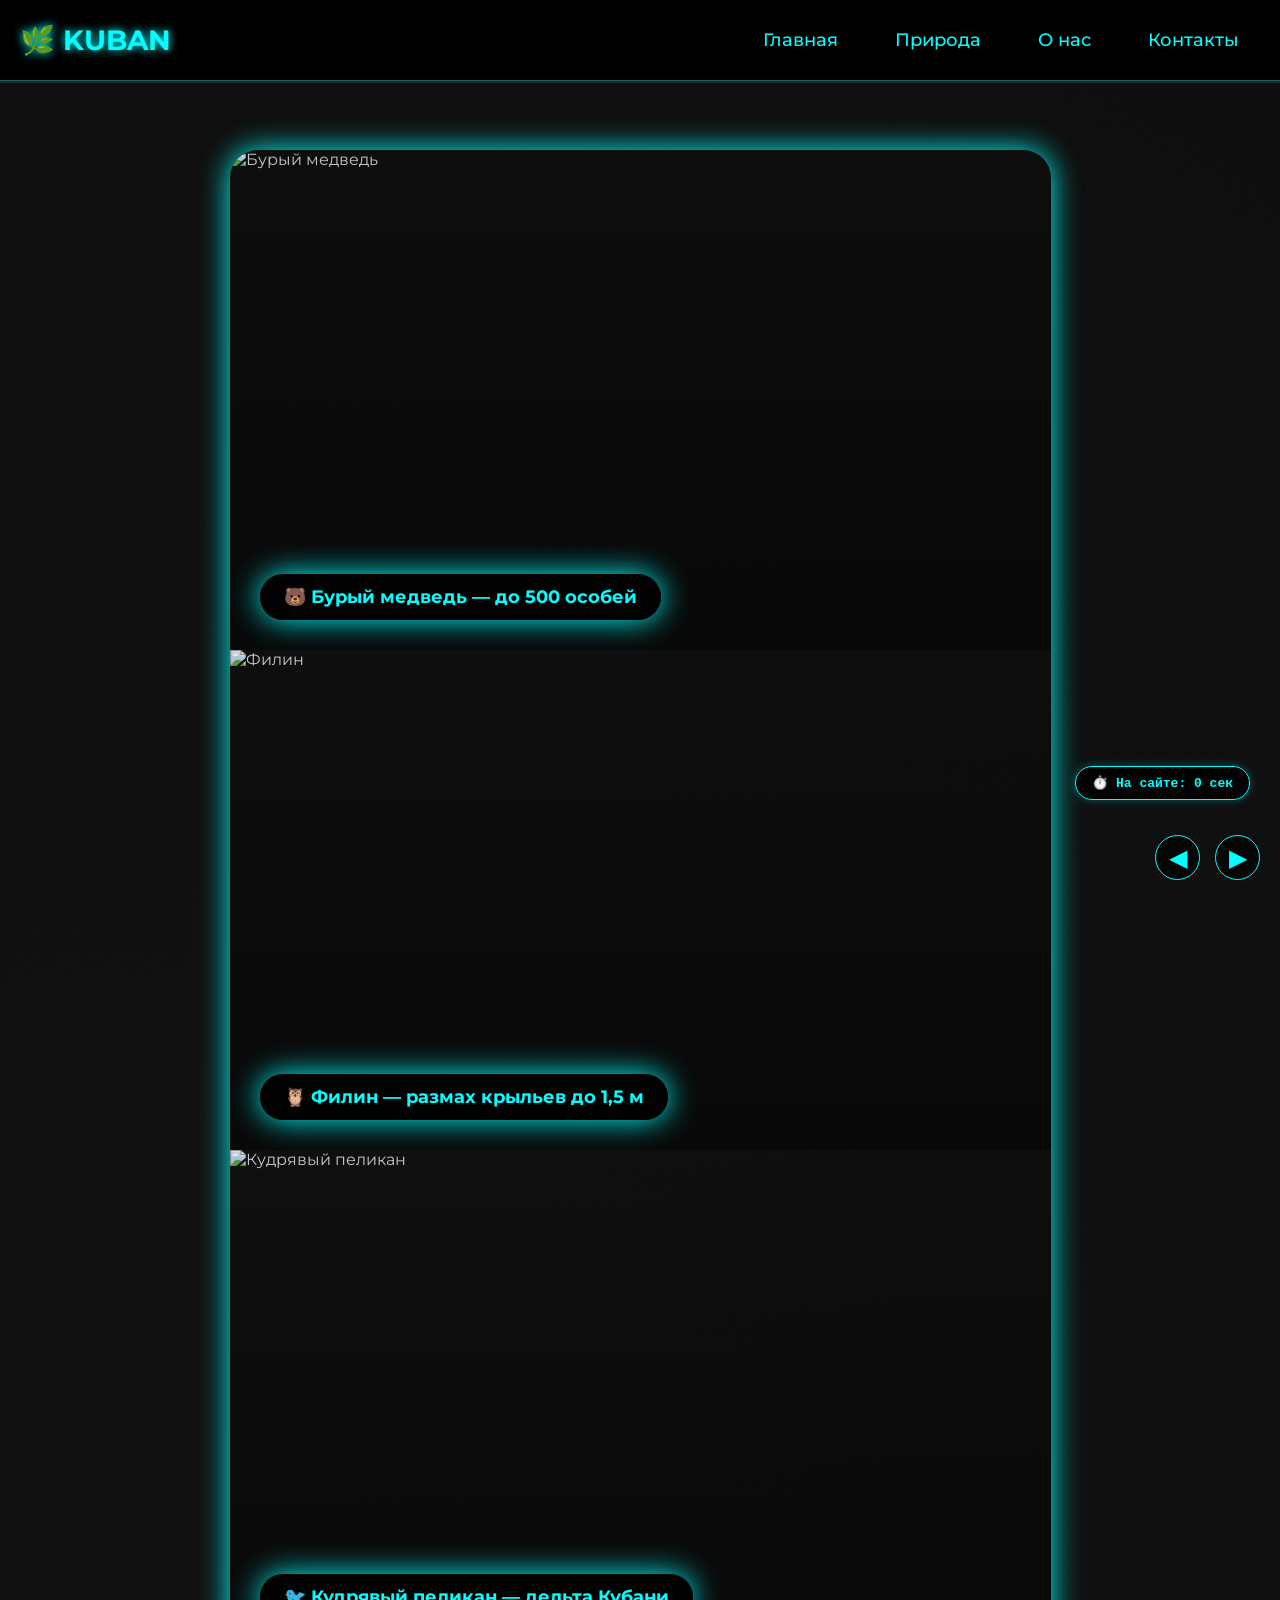
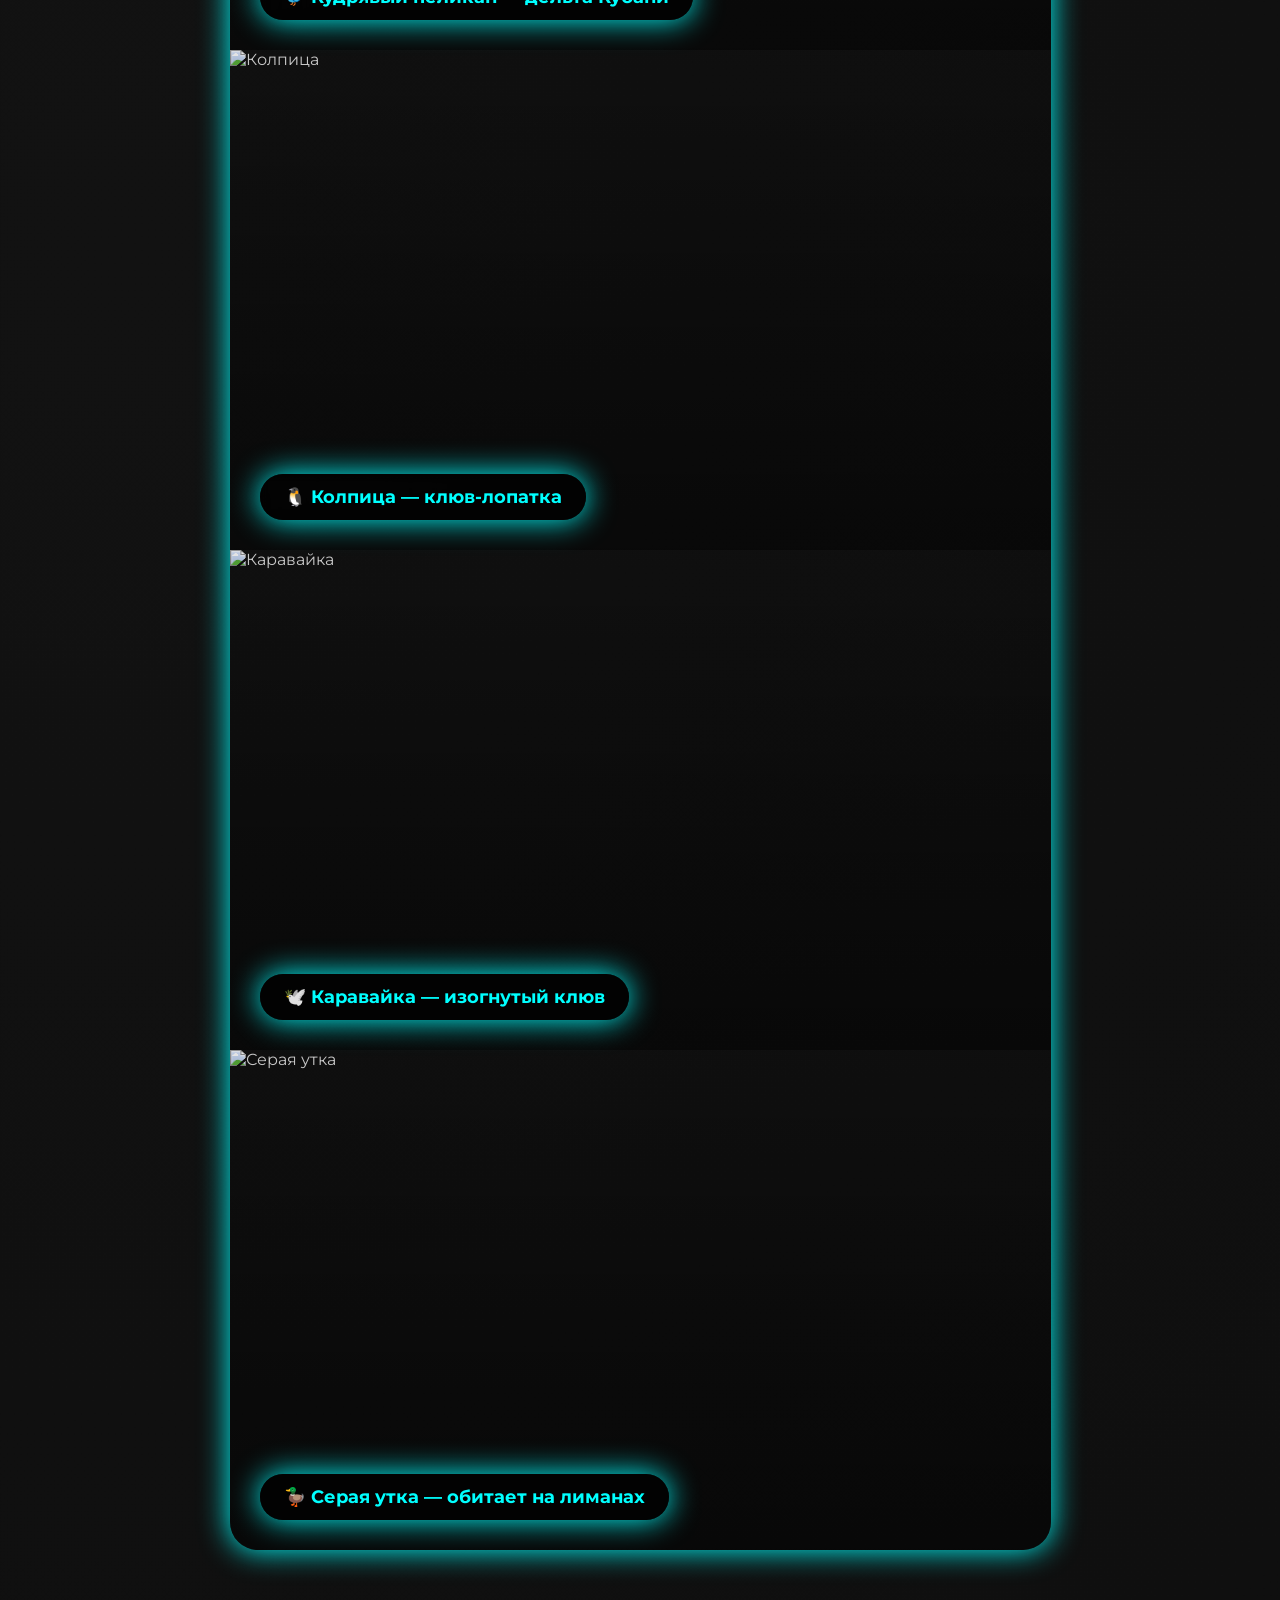
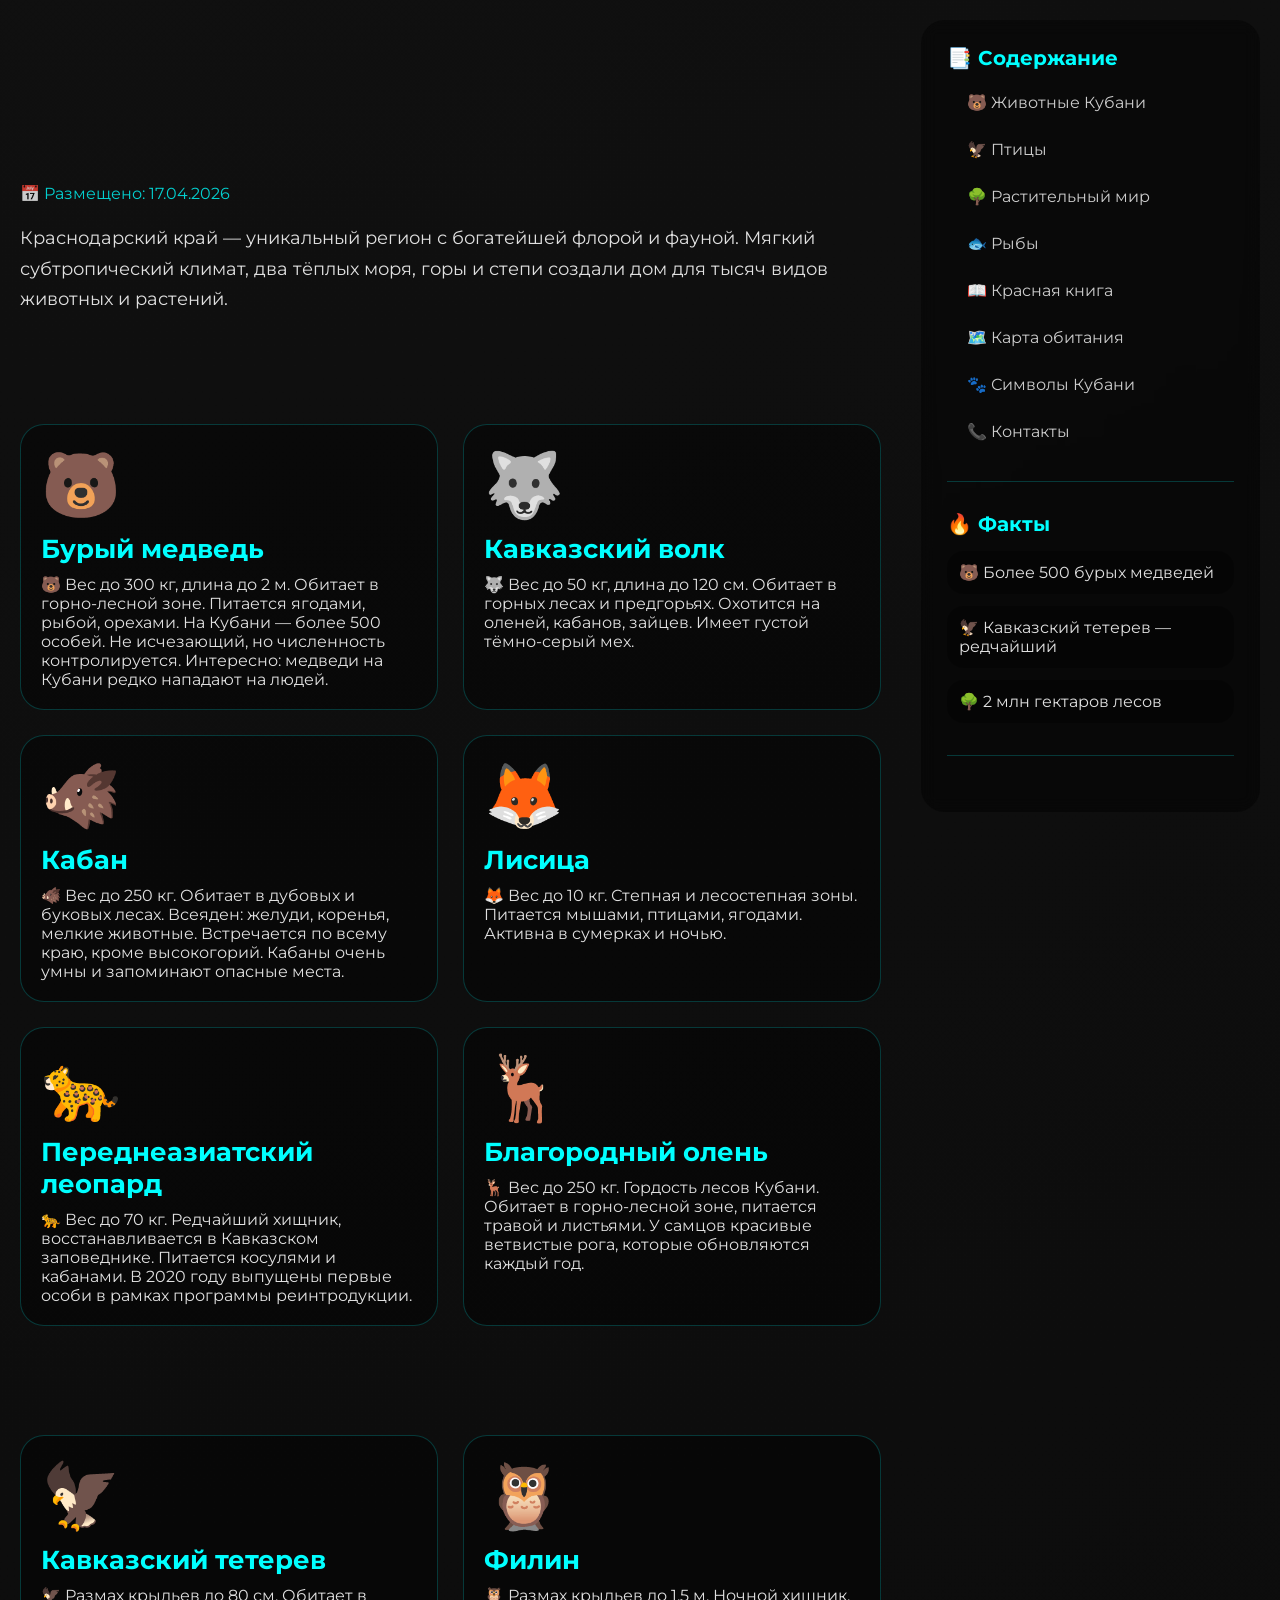
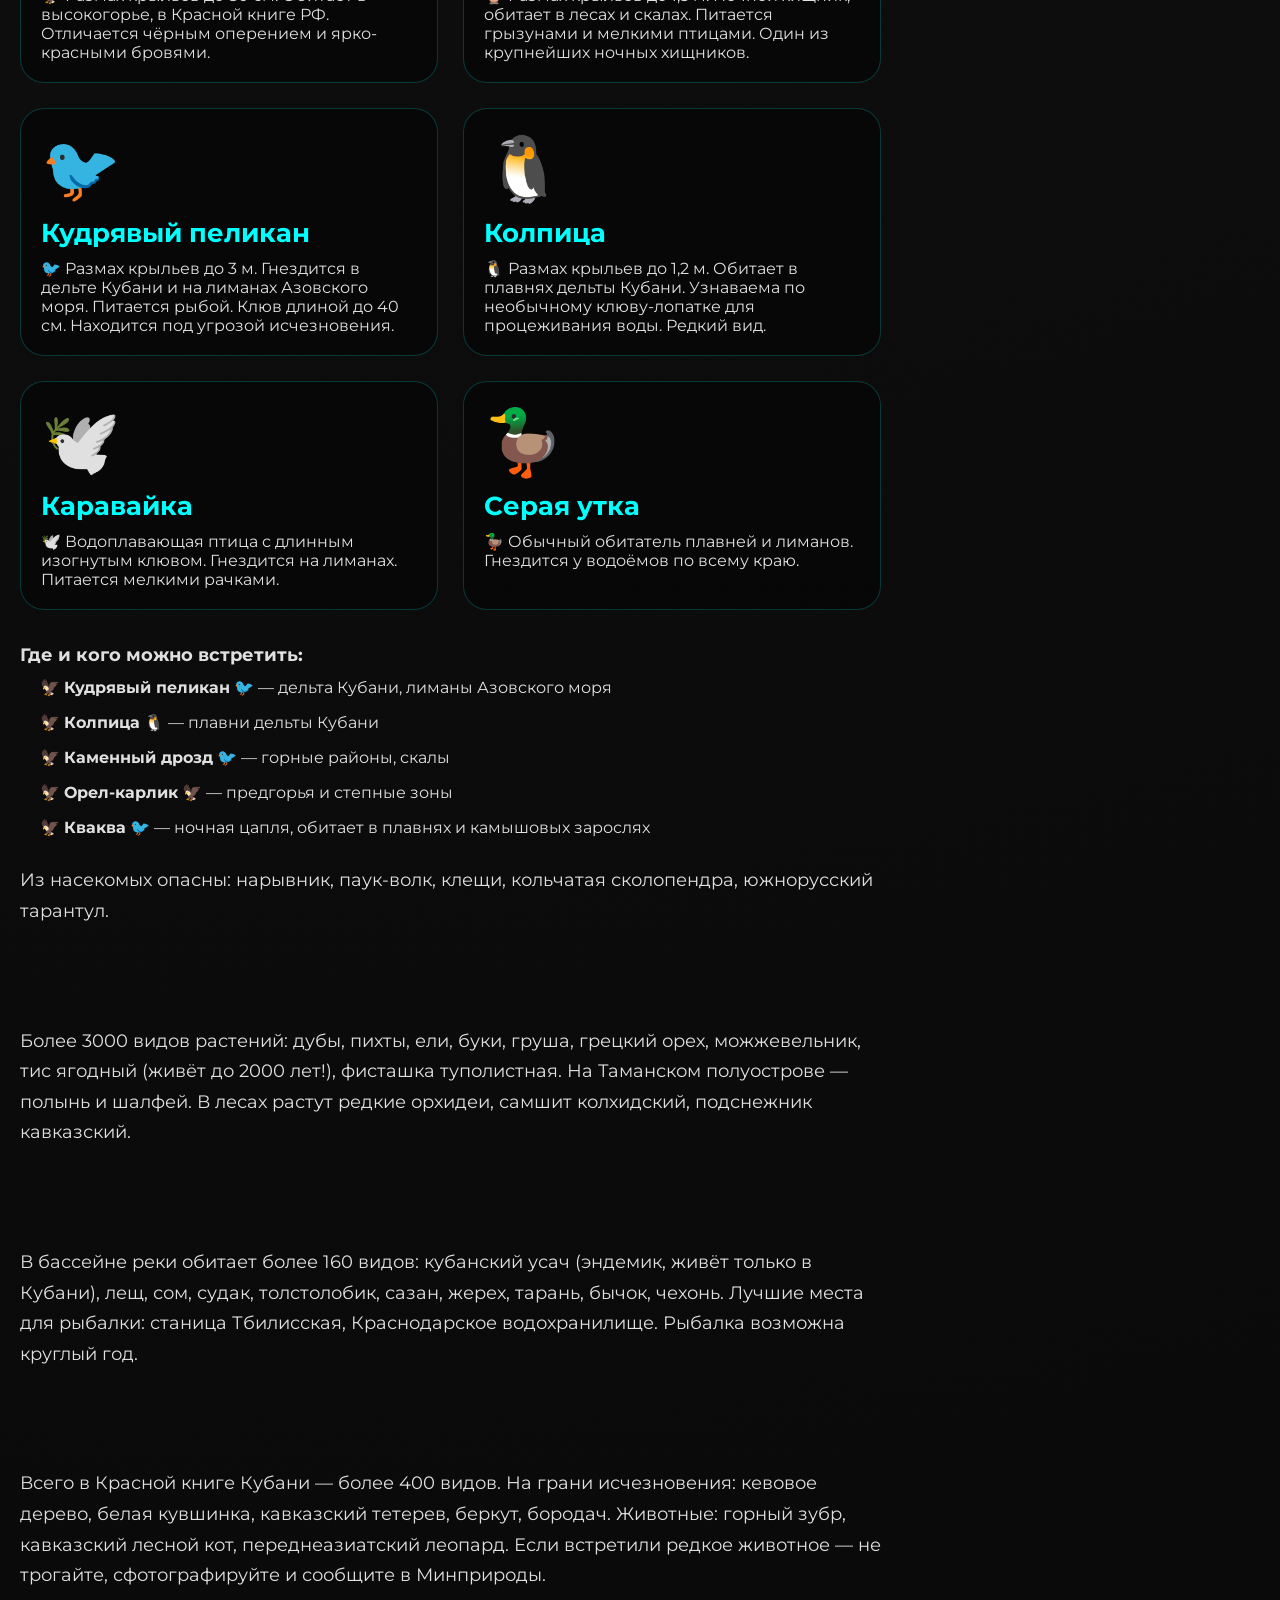
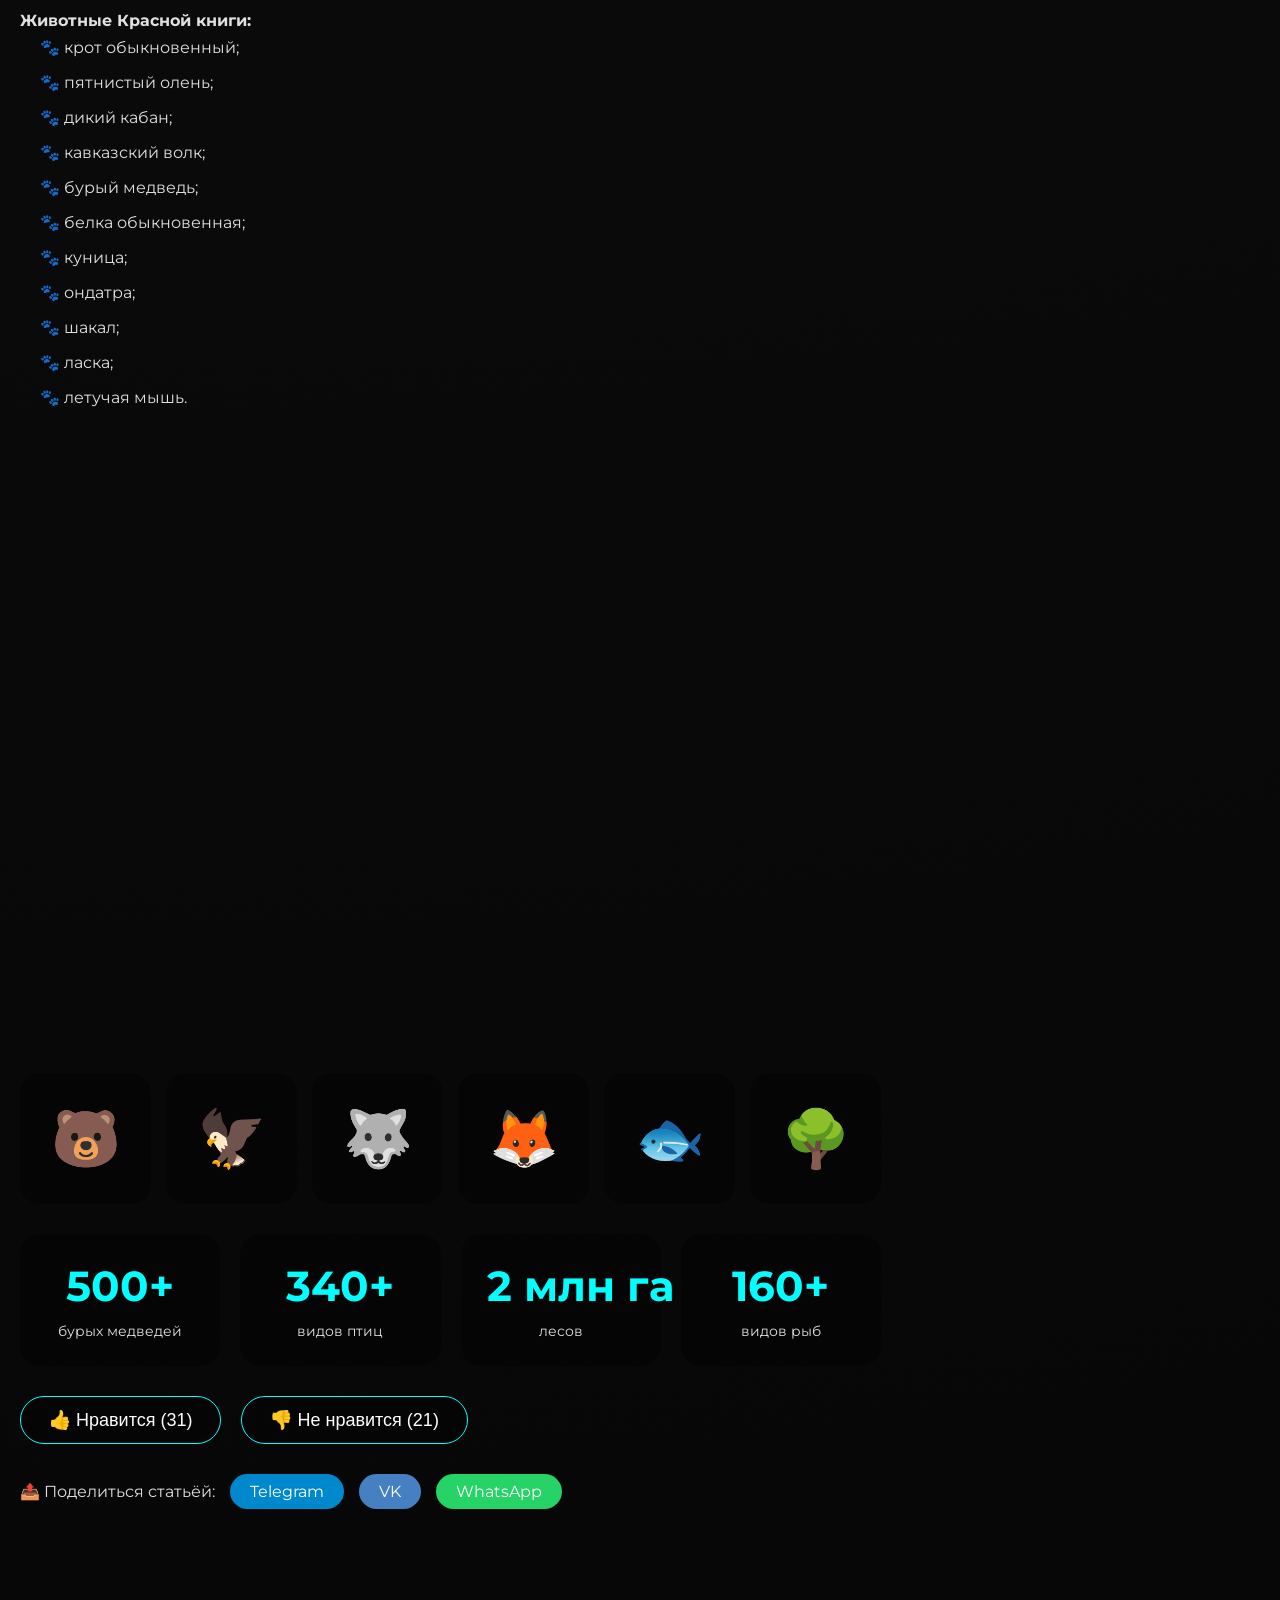
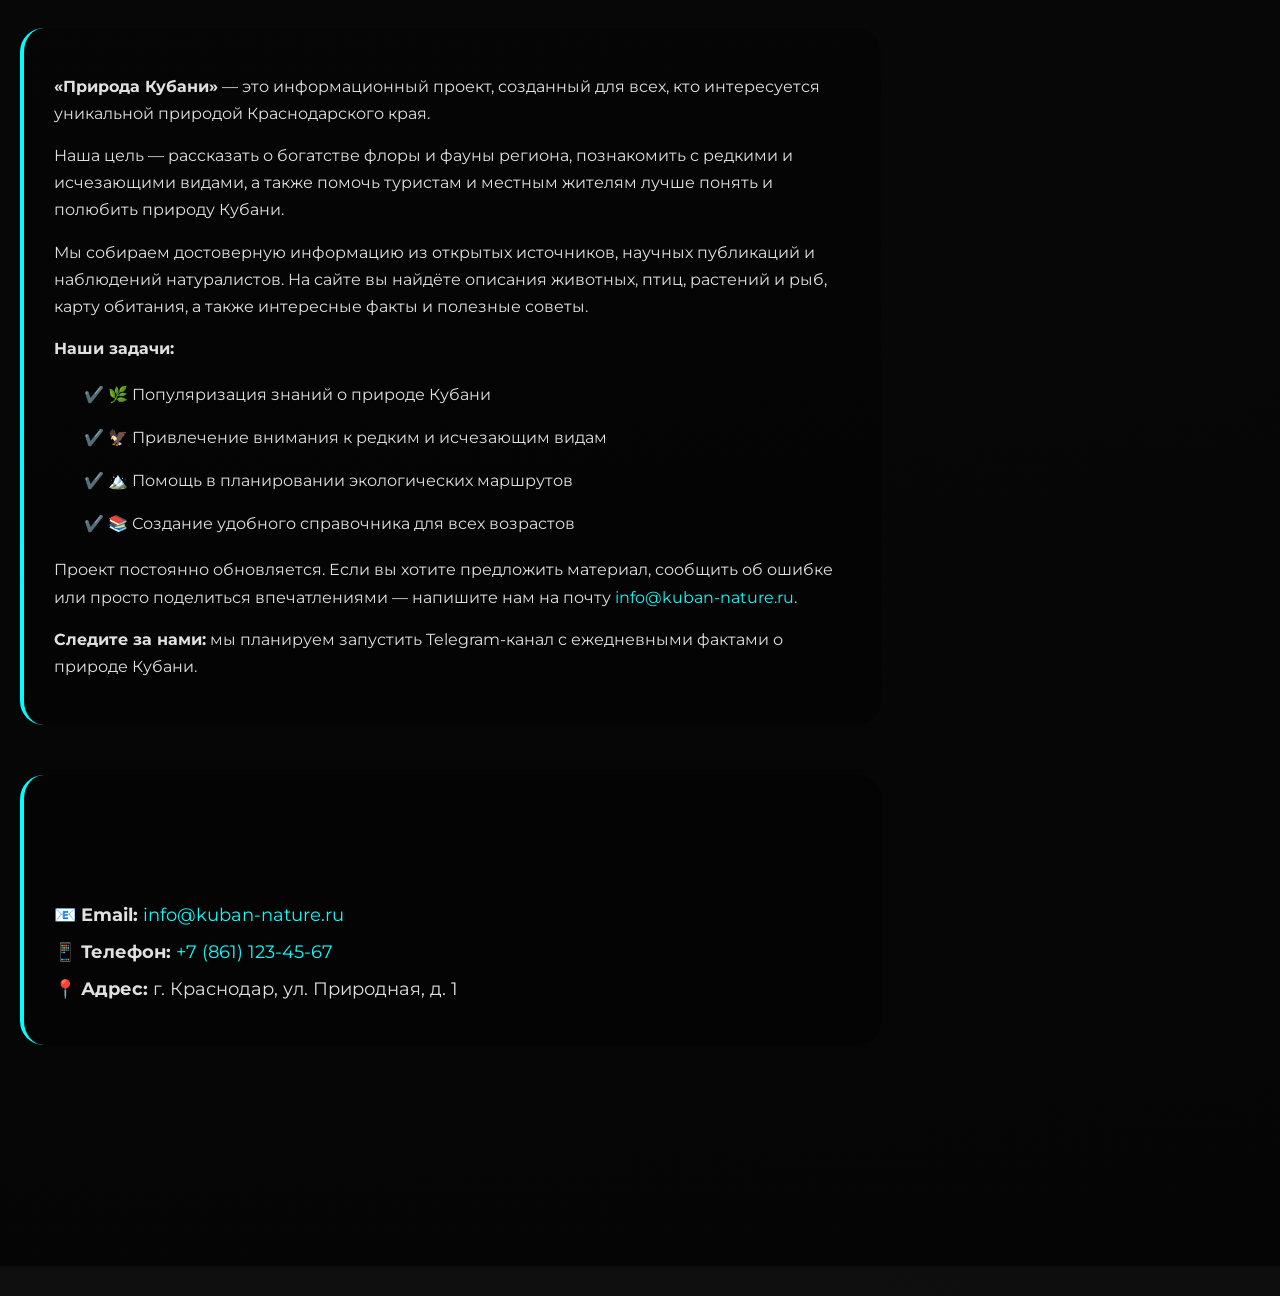
==== commit 67b0026a: "Update index.html" ====
--- a/index.html
+++ b/index.html
@@ -45,10 +45,6 @@
                 <div class="carousel-caption">🐺 Кавказский волк — длина до 120 см</div>
             </div>
             <div class="carousel-slide">
-                <img src="https://i.ytimg.com/vi/eL5-0h-D4NU/maxresdefault.jpg" alt="Кабан">
-                <div class="carousel-caption">🐗 Кабан — вес до 250 кг</div>
-            </div>
-            <div class="carousel-slide">
                 <img src="https://admtyumen.ru/images/thumbnails/1000_1000/t_f42518c59e15bfc591a6bd8b8b1fa3c0_body.jpg" alt="Лисица">
                 <div class="carousel-caption">🦊 Лисица — степная зона</div>
             </div>
@@ -61,9 +57,6 @@
                 <div class="carousel-caption">🦌 Благородный олень — гордость лесов</div>
             </div>
             <!-- ПТИЦЫ -->
-            <div class="carousel-slide">
-                <img src="https://i.ytimg.com/vi/PhUDZ0c_l9M/maxresdefault.jpg" alt="Кавказский тетерев">
-                <div class="carousel-caption">🦅 Кавказский тетерев — Красная книга</div>
             </div>
             <div class="carousel-slide">
                 <img src="https://avatars.mds.yandex.net/i?id=459cd9db260ea22fc96536ef8d399406_l-5282838-images-thumbs&n=13" alt="Филин">
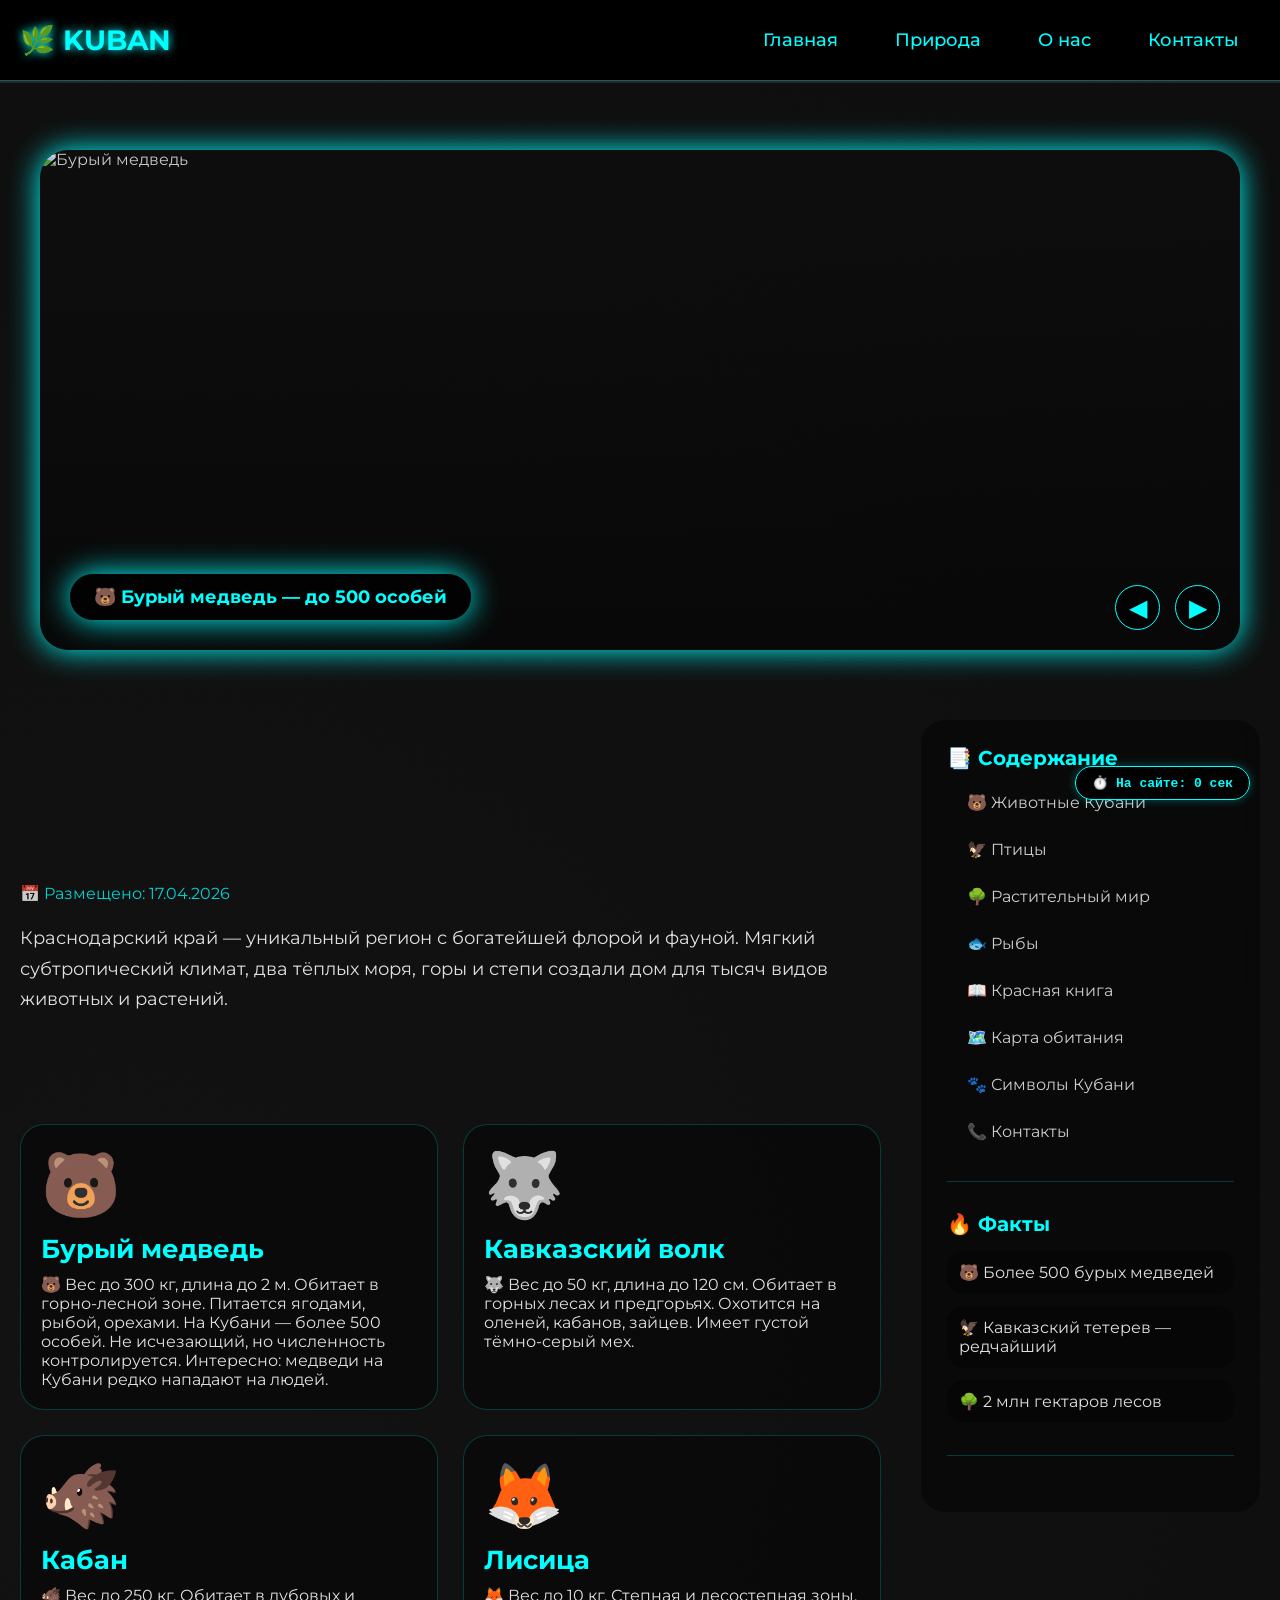
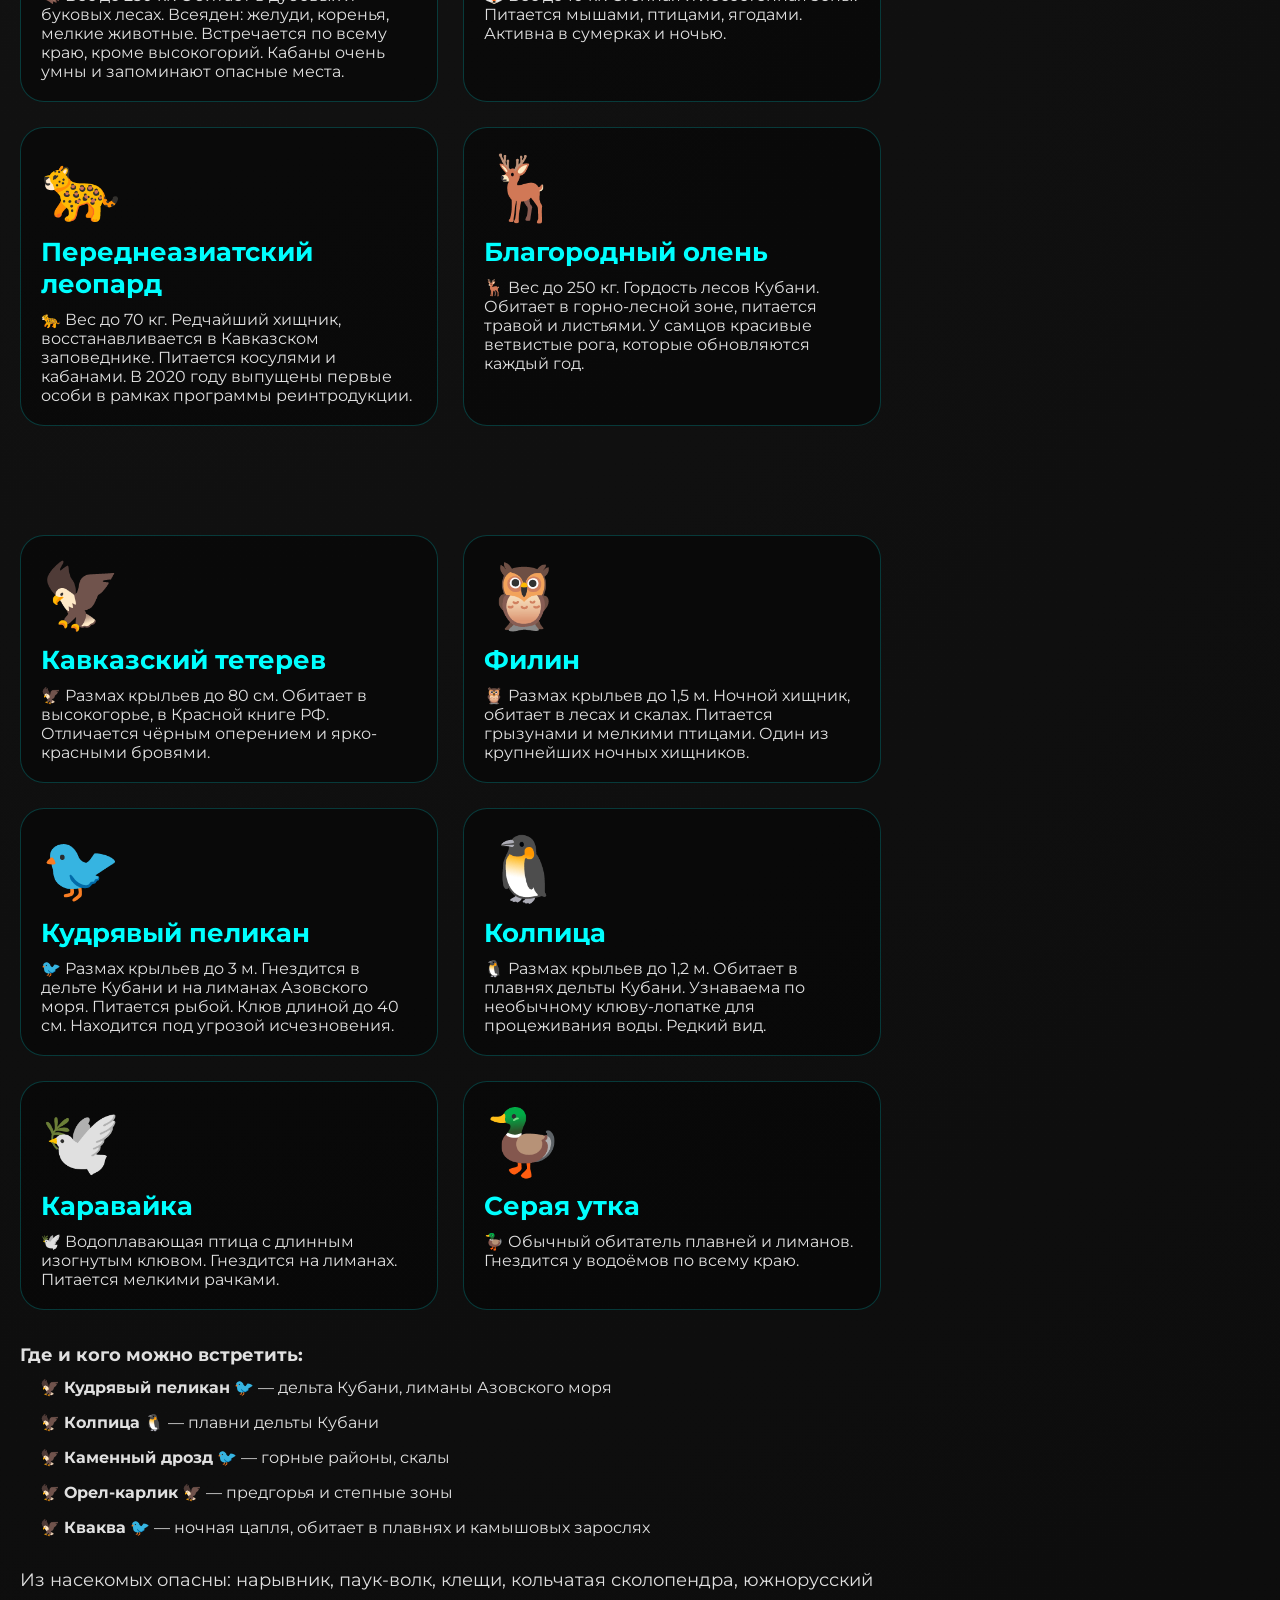
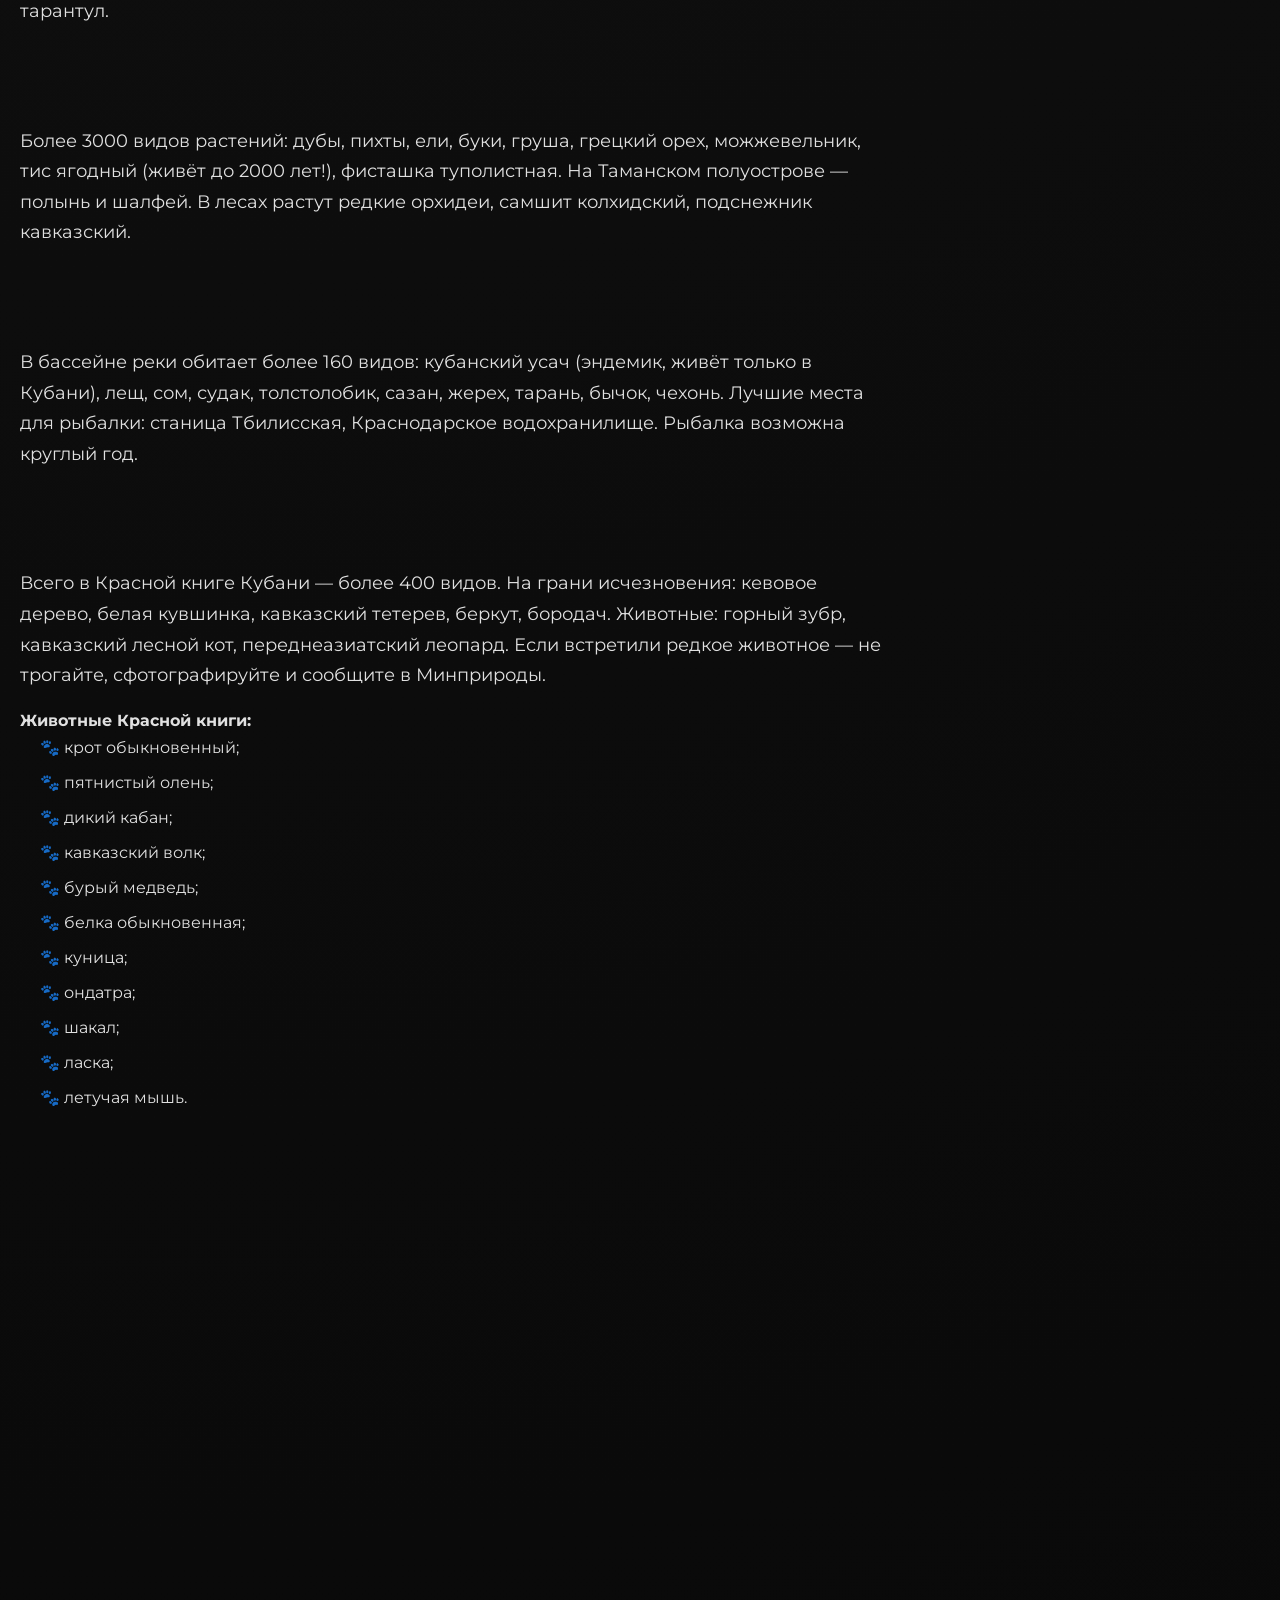
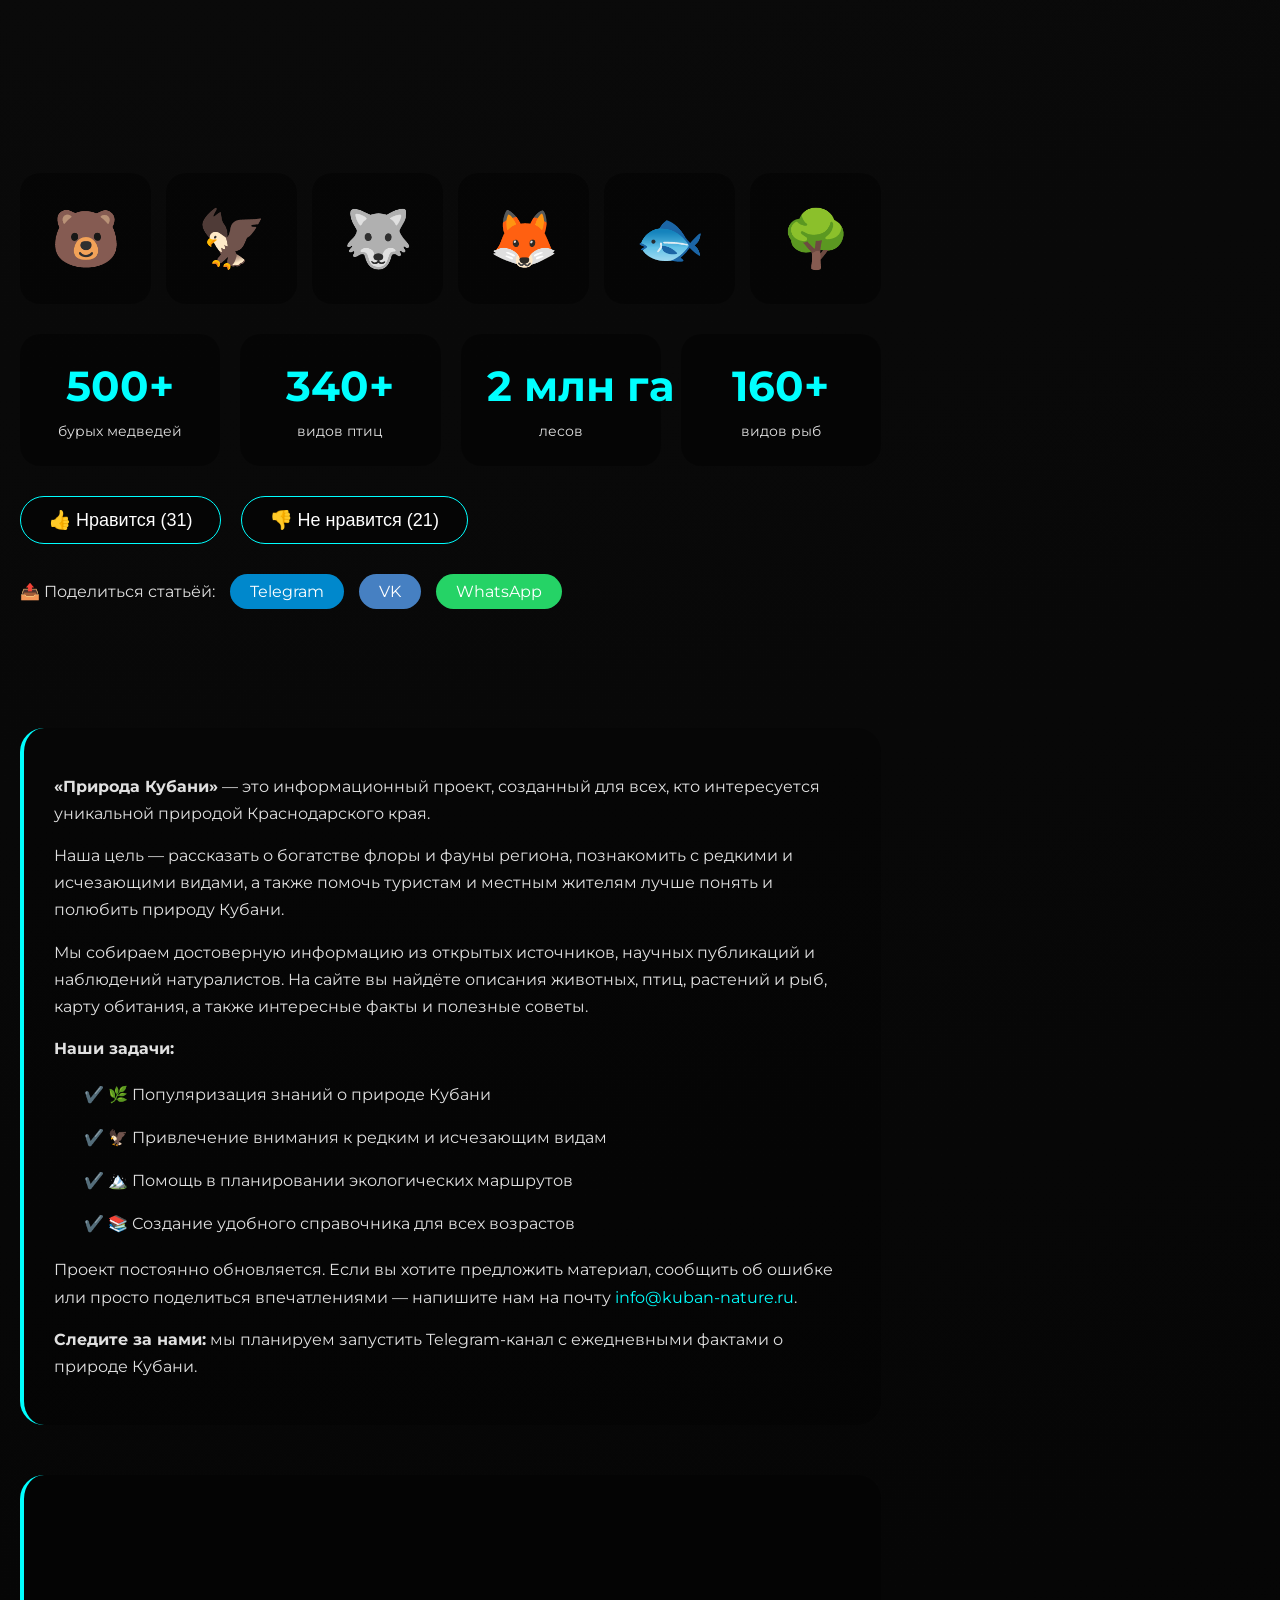
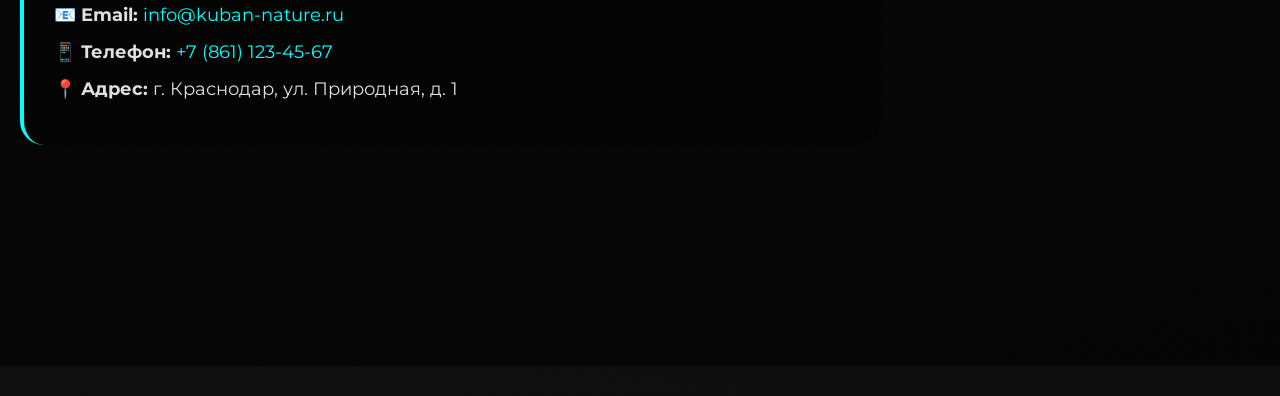
==== commit bac824a7: "Update index.html" ====
--- a/index.html
+++ b/index.html
@@ -57,7 +57,6 @@
                 <div class="carousel-caption">🦌 Благородный олень — гордость лесов</div>
             </div>
             <!-- ПТИЦЫ -->
-            </div>
             <div class="carousel-slide">
                 <img src="https://avatars.mds.yandex.net/i?id=459cd9db260ea22fc96536ef8d399406_l-5282838-images-thumbs&n=13" alt="Филин">
                 <div class="carousel-caption">🦉 Филин — размах крыльев до 1,5 м</div>
